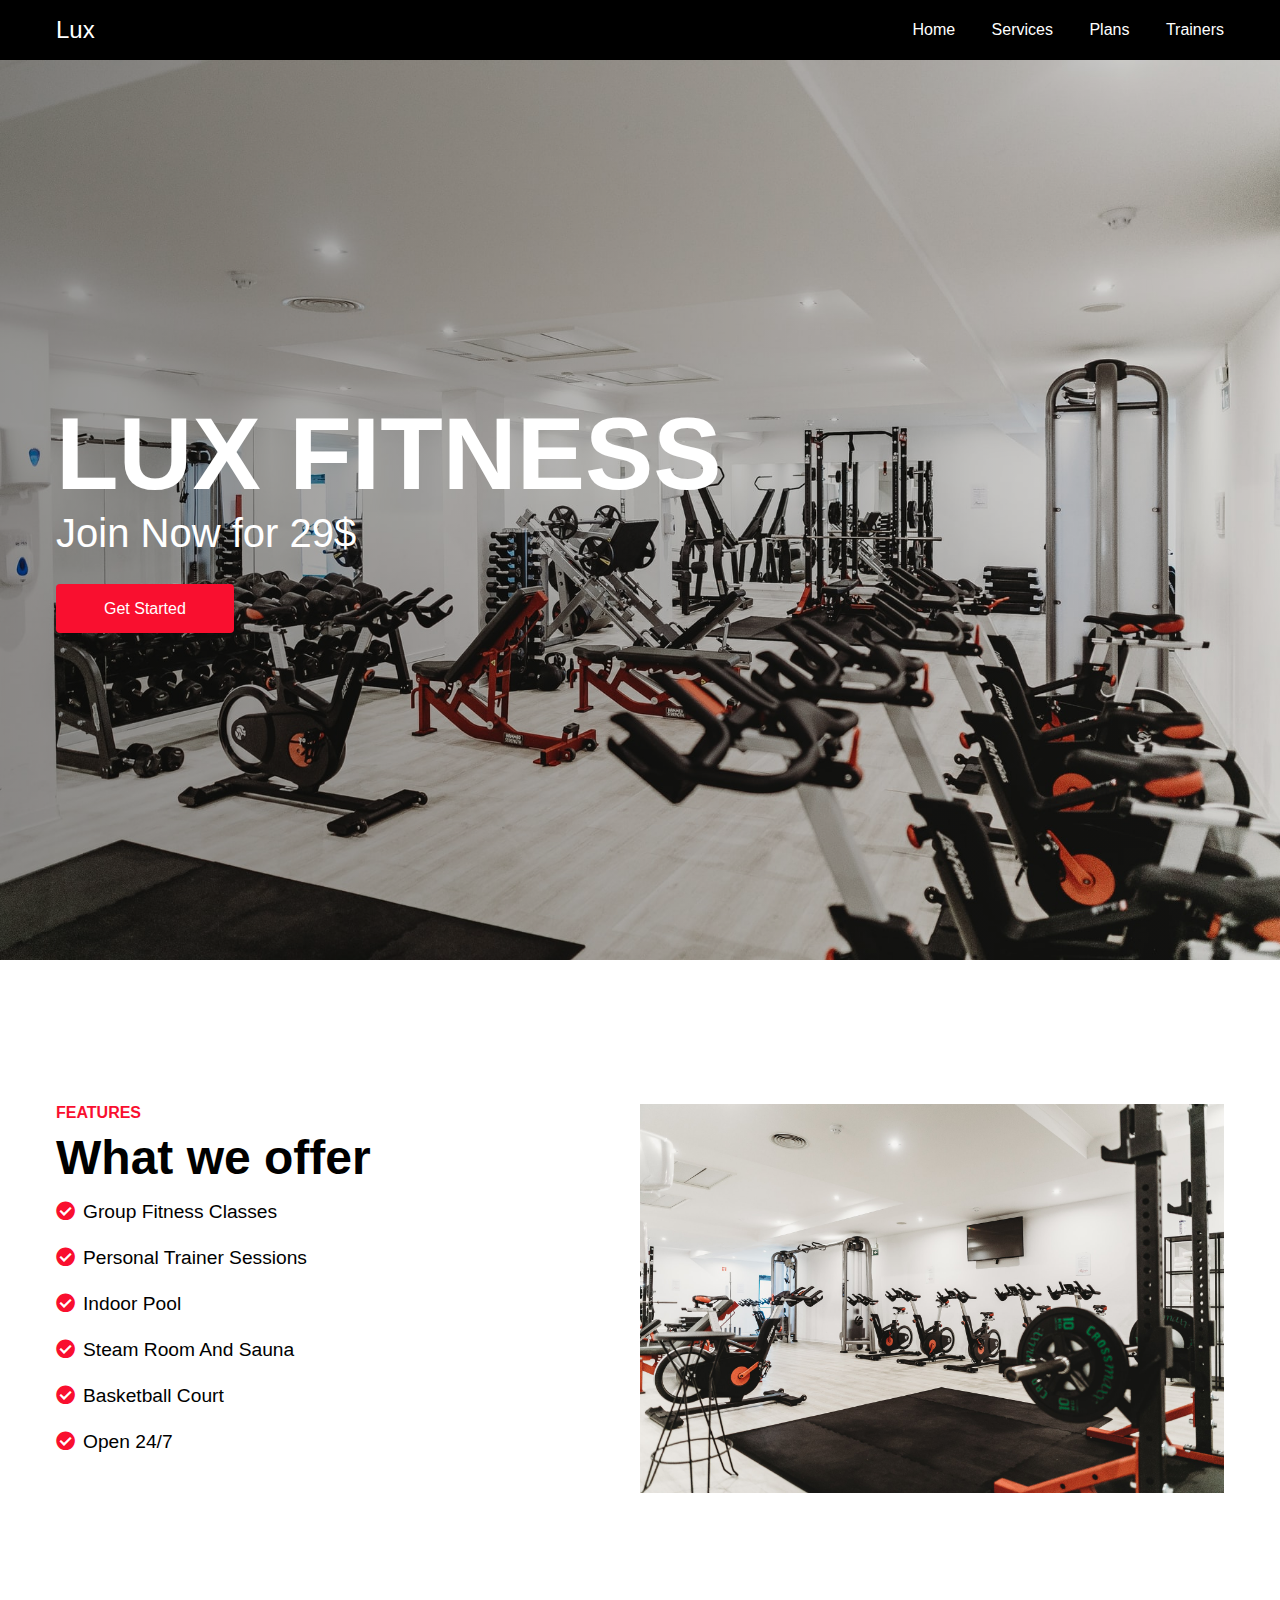
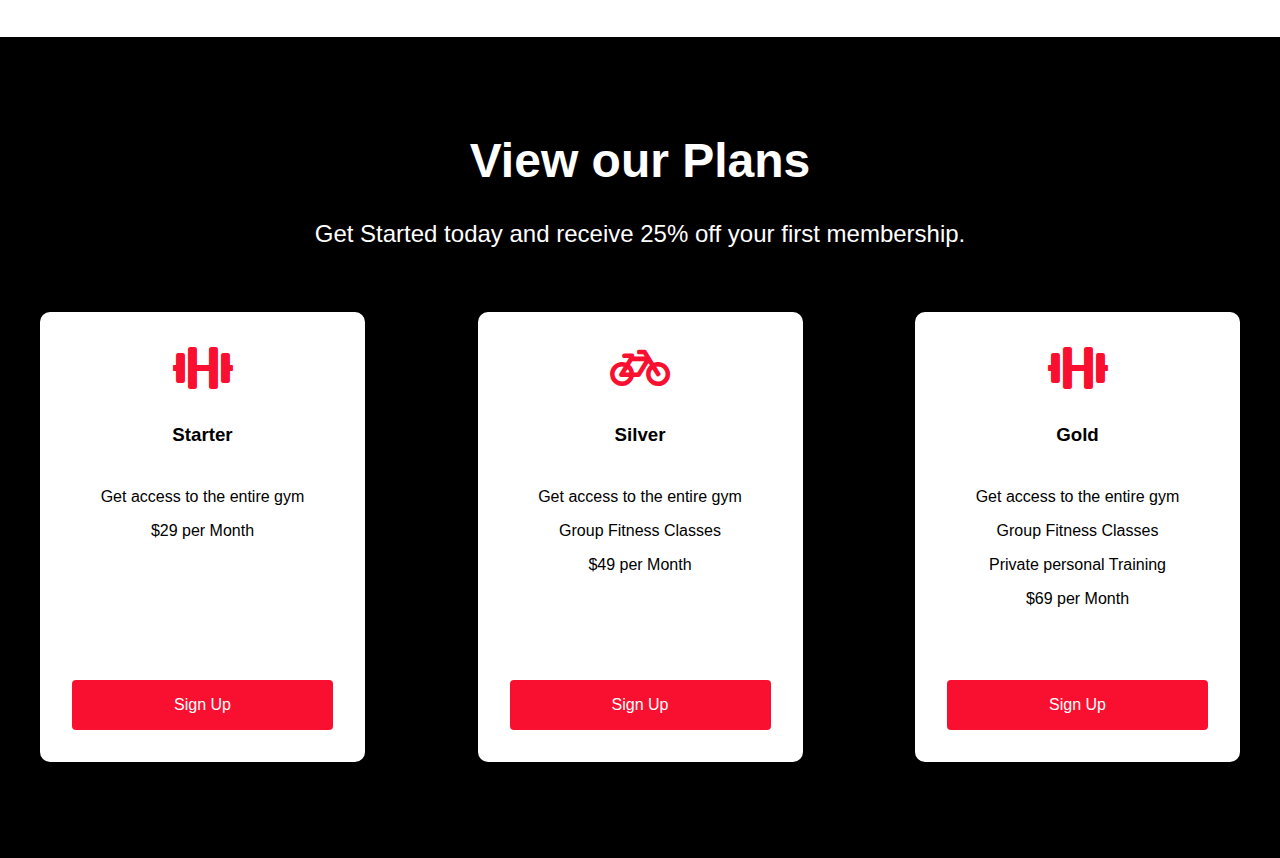
==== index.html @ 0603ab19 "working with home page" ====
<!DOCTYPE html>
<html lang="en">

<head>
    <meta charset="UTF-8">
    <meta http-equiv="X-UA-Compatible" content="IE=edge">
    <meta name="viewport" content="width=device-width, initial-scale=1.0">
    <meta name="description" content="Start Your GYM today with Lux Fitness Gym">
    <meta name="author" content="Abdullah Al Maruf">
    <link rel="stylesheet" href="styles.css">
    <link rel="stylesheet" href="https://cdnjs.cloudflare.com/ajax/libs/font-awesome/5.15.4/css/all.min.css"
        integrity="sha512-1ycn6IcaQQ40/MKBW2W4Rhis/DbILU74C1vSrLJxCq57o941Ym01SwNsOMqvEBFlcgUa6xLiPY/NS5R+E6ztJQ=="
        crossorigin="anonymous" referrerpolicy="no-referrer" />
    <title>Lux Fitness Gym</title>
</head>

<body>
    <!-- Navbar Section  -->
    <nav class="navbar">
        <a href="/" class="navbar__logo">Lux</a>
        <div class="navbar__toggle" id="mobile-menu">
            <span class="bar"></span>
            <span class="bar"></span>
            <span class="bar"></span>
        </div>
        <div class="navbar__menu">
            <a href="/" class="navbar__link">Home</a>
            <a href="/services.html" class="navbar__link">Services</a>
            <a href="/plans.html" class="navbar__link">Plans</a>
            <a href="/trainers.html" class="navbar__link">Trainers</a>
        </div>
    </nav>
    <!-- Hero Section -->
    <div class="hero">
        <div class="hero__content">
            <h1>Lux Fitness</h1>
            <p>Join Now for 29$</p>
            <a href="/" class="button">Get Started</a>
        </div>
    </div>
    <!-- Services Section -->
    <div class="services">
        <div class="services__container">
            <div>
                <p class="topline">Features</p>
                <h1 class="services__heading">
                    What we offer
                </h1>
                <div class="services__features">
                    <p class="services__feature">
                        <i class="fas fa-check-circle"></i>Group Fitness Classes
                    </p>
                    <p class="services__feature">
                        <i class="fas fa-check-circle"></i>Personal Trainer Sessions
                    </p>
                    <p class="services__feature">
                        <i class="fas fa-check-circle"></i>Indoor Pool
                    </p>
                    <p class="services__feature">
                        <i class="fas fa-check-circle"></i>Steam Room And Sauna
                    </p>
                    <p class="services__feature">
                        <i class="fas fa-check-circle"></i>Basketball Court
                    </p>
                    <p class="services__feature">
                        <i class="fas fa-check-circle"></i>Open 24/7
                    </p>
                </div>
            </div>
            <img src="./images/GYM-2.jpg" alt="" class="services__img">
        </div>
    </div>
    <!-- Membership Section -->
    <div class="membership">
        <h1>
            View our Plans
        </h1>
        <p class="membership__desc">
            Get Started today and receive 25% off your first membership.
        </p>
        <div class="membership__wrapper">
            <div class="membership__card">
                <div class="membership__title">
                    <i class="fas fa-dumbbell card-icon"></i>
                    <h3>Starter</h3>
                </div>
                <div class="membership__perks">
                    <p>Get access to the entire gym</p>
                    <p>$29 per Month</p>

                </div>
                <a href="/" class="button">Sign Up</a>
            </div>
            <div class="membership__card">
                <div class="membership__title">
                    <i class="fas fa-bicycle card-icon"></i>
                    <h3>Silver</h3>
                </div>
                <div class="membership__perks">
                    <p>Get access to the entire gym</p>
                    <p>Group Fitness Classes</p>
                    <p>$49 per Month</p>

                </div>
                <a href="/" class="button">Sign Up</a>
            </div>
            <div class="membership__card">
                <div class="membership__title">
                    <i class="fas fa-dumbbell card-icon"></i>
                    <h3>Gold</h3>
                </div>
                <div class="membership__perks">
                    <p>Get access to the entire gym</p>
                    <p>Group Fitness Classes</p>
                    <p>Private personal Training</p>
                    <p>$69 per Month</p>

                </div>
                <a href="/" class="button">Sign Up</a>
            </div>
        </div>
    </div>
    <script src="app.js"></script>
</body>

</html>
---- styles.css ----
:root {
  --red: #f90f2f;
  --black: #000;
  --white: #fff;
}

* {
  box-sizing: border-box;
  padding: 0;
  margin: 0;
  font-family: "Poppins", sans-serif;
}
.navbar {
  background-color: var(--black);
  height: 60px;
  padding: 0.5rem calc((100vw - 1200px) / 2);
  display: flex;
  justify-content: space-between;
  align-items: center; /* center  navbar__logo and navbar__menu */
  position: relative;
}
.navbar__logo {
  color: var(--white);
  text-decoration: none;
  padding-left: 1rem;
  font-size: 1.5rem;
}
.navbar__link {
  color: var(--white);
  text-decoration: none;
  padding: 0 1rem;
}
.navbar__link:hover {
  color: var(--red);
}

@media screen and (max-width: 768px) {
  body.active {
    overflow-y: hidden;
    overflow-x: hidden;
  }
  .navbar__link {
    display: flex;
    align-items: center;
    justify-content: center;
  }
  .navbar__menu {
    display: grid;
    grid-template-columns: 1fr;
    grid-template-rows: repeat(4, 100px);
    position: absolute;
    width: 100%;
    top: -1000px;
  }
  .navbar__menu.active {
    top: 100%;
    opacity: 1;
    z-index: 99;
    height: 100vh;
    font-size: 1.5rem;
    background-color: var(--black);
  }
  .navbar__toggle .bar {
    width: 25px;
    height: 3px;
    margin: 5px auto;
    transition: all 0.3s ease-in-out;
    background-color: var(--white);
    display: block;
    cursor: pointer;
  }
  #mobile-menu {
    position: absolute;
    top: 15%;
    right: 5%;
    transform: translate(5%, 20%);
  }
  #mobile-menu.is-active .bar:nth-child(2) {
    opacity: 0;
  }
  #mobile-menu.is-active .bar:nth-child(1) {
    transform: translateY(8px) rotate(45deg);
  }
  #mobile-menu.is-active .bar:nth-child(3) {
    transform: translateY(-8px) rotate(-45deg);
  }
}

/* Hero Section */
.hero {
  background: linear-gradient(to right, rgba(0, 0, 0, 0.4), rgba(0, 0, 0, 0.1)),
    url("./images/GYM-1.jpg");
  height: 100vh;
  background-position: center;
  background-size: cover;
  padding: 0.5rem calc((100vw - 1200px) / 2);
  display: flex;
  justify-content: flex-start;
  align-items: center;
}
.hero__content {
  color: var(--white);
  padding: 3rem 1rem;
  line-height: 1;
}

.hero__content h1 {
  font-size: clamp(3rem, 8vw, 7rem);
  text-transform: uppercase;
  margin-bottom: 0.5rem;
}
.hero__content p {
  font-size: clamp(1rem, 4vw, 2.5rem);
  margin-bottom: 3rem;
}
.button {
  padding: 1rem 3rem;
  border: none;
  background-color: var(--red);
  color: var(--white);
  cursor: pointer;
  font-size: 1rem;
  outline: none;
  transition: 0.4s ease;
  text-decoration: none;
  border-radius: 4px;
}
.button:hover {
  background-color: var(--black);
}

/* Services Section */
.services {
  padding: 8rem calc((100vw - 1200px) / 2);
}
.services__container {
  display: grid;
  grid-template-columns: repeat(2, 1fr);
  padding: 1rem;
}
.services__img {
  width: 100%;
  height: 100%;
}
.topline {
  color: var(--red);
  text-transform: uppercase;
  font-weight: bold;
  margin-bottom: 0.5rem;
}
.services__heading {
  margin-bottom: 1rem;
  font-size: clamp(2rem, 6vw, 3rem);
}
.services__features {
  list-style: none;
}
.services__feature {
  margin-bottom: 1.5rem;
  font-size: clamp(1rem, 5vw, 1.2rem);
}
.fa-check-circle {
  margin-right: 0.5rem;
  color: var(--red);
}

@media screen and (max-width: 768px) {
  .services__container {
    grid-template-columns: 1fr;
  }
}

/* Membership Section */
.membership {
  background-color: var(--black);
  color: var(--white);
  padding: 6rem calc((100vw - 1200px) / 2);
  text-align: center;
}
.membership h1 {
  margin-bottom: 1rem;
  font-size: clamp(2rem, 5vw, 3rem);
  padding: 0 1rem;
}
.membership__desc {
  margin-bottom: 3rem;
  font-size: clamp(1rem, 3vw, 1.5rem);
  padding: 1rem;
}
.membership__wrapper {
  display: flex;
  justify-content: space-between;
  align-items: flex-start;
}
.membership__card {
  padding: 2rem;
  min-height: 450px;
  width: 325px;
  background-color: var(--white);
  color: var(--black);
  border-radius: 10px;
  display: flex;
  flex-direction: column;
  justify-content: space-between;
}
.membership__perks {
  min-height: 150px;
}
.membership__card p {
  margin-bottom: 1rem;
}
.card-icon {
  font-size: 3rem;
  margin-bottom: 2rem;
  color: var(--red);
}

@media screen and (max-width: 1100px) {
  .membership__wrapper {
    flex-direction: column;
    align-items: center;
  }
  .membership__card {
    width: 90%;
    margin-bottom: 2rem;
  }
}
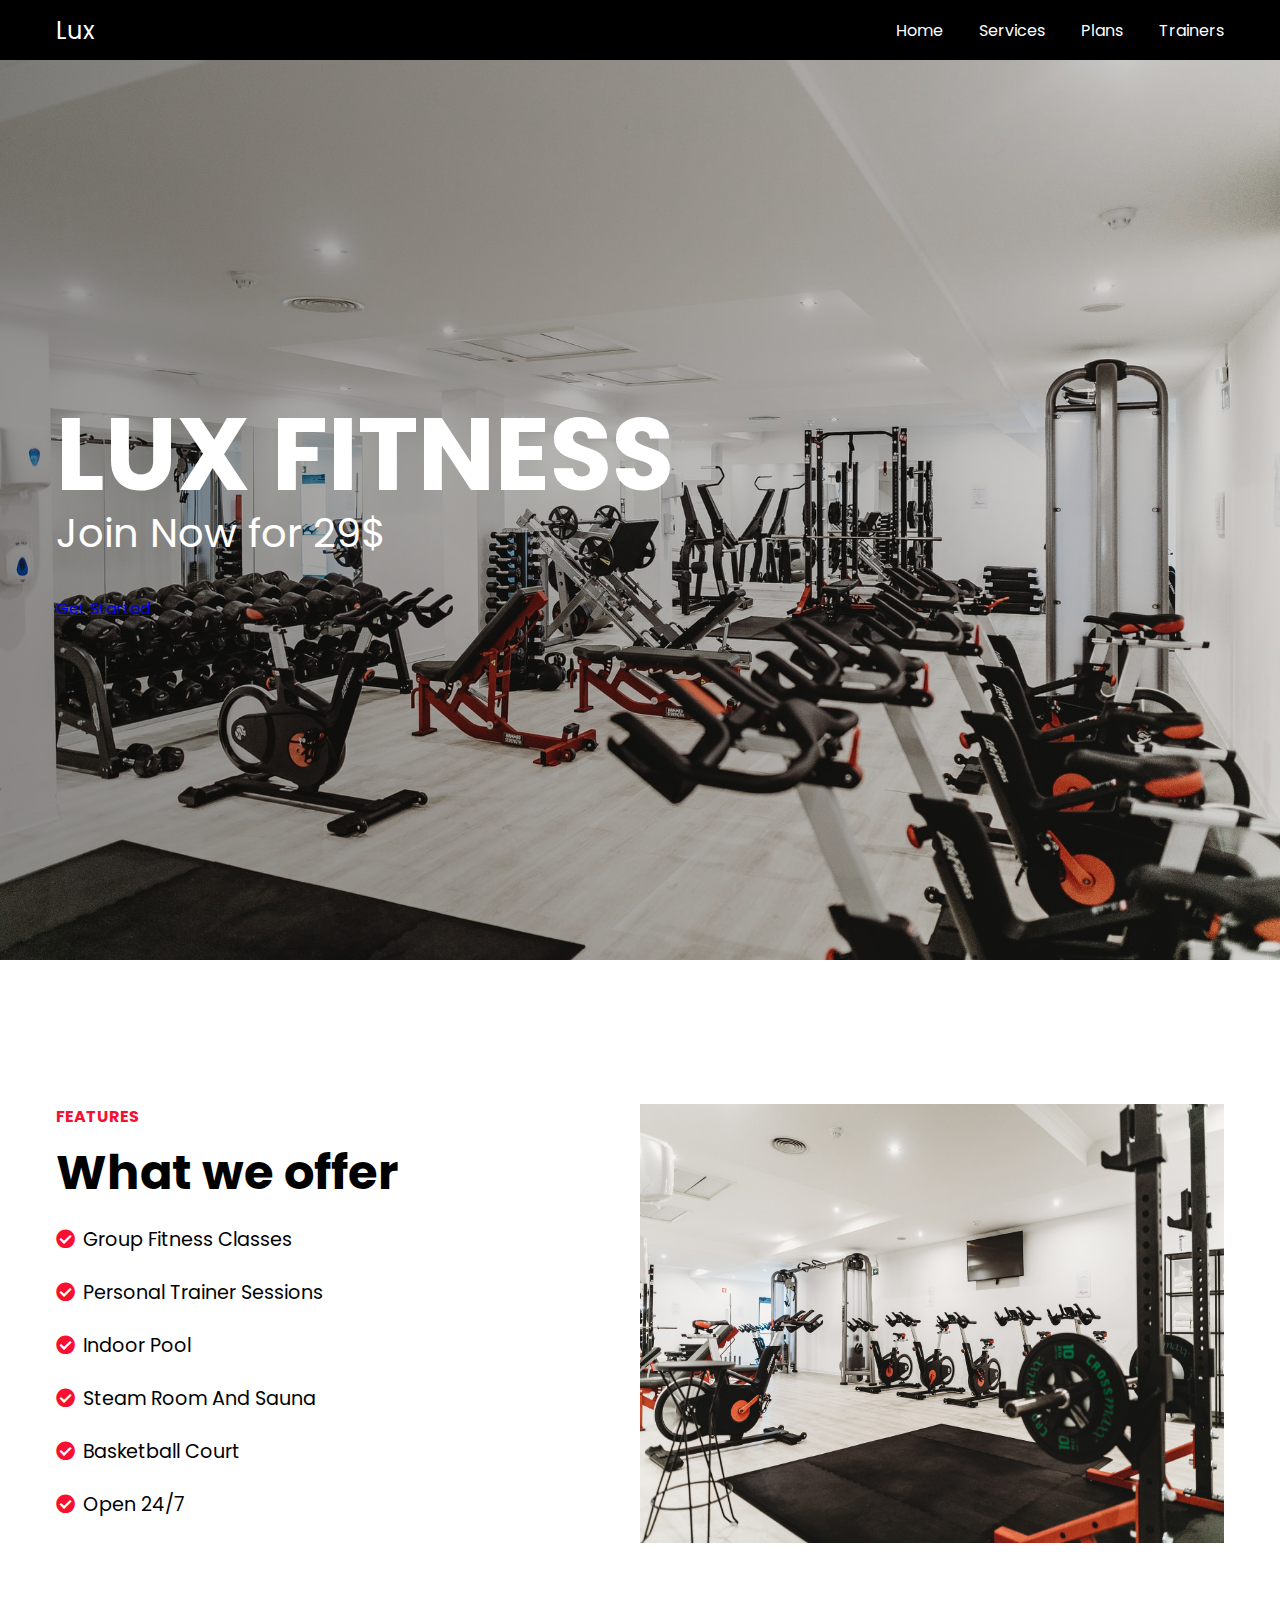
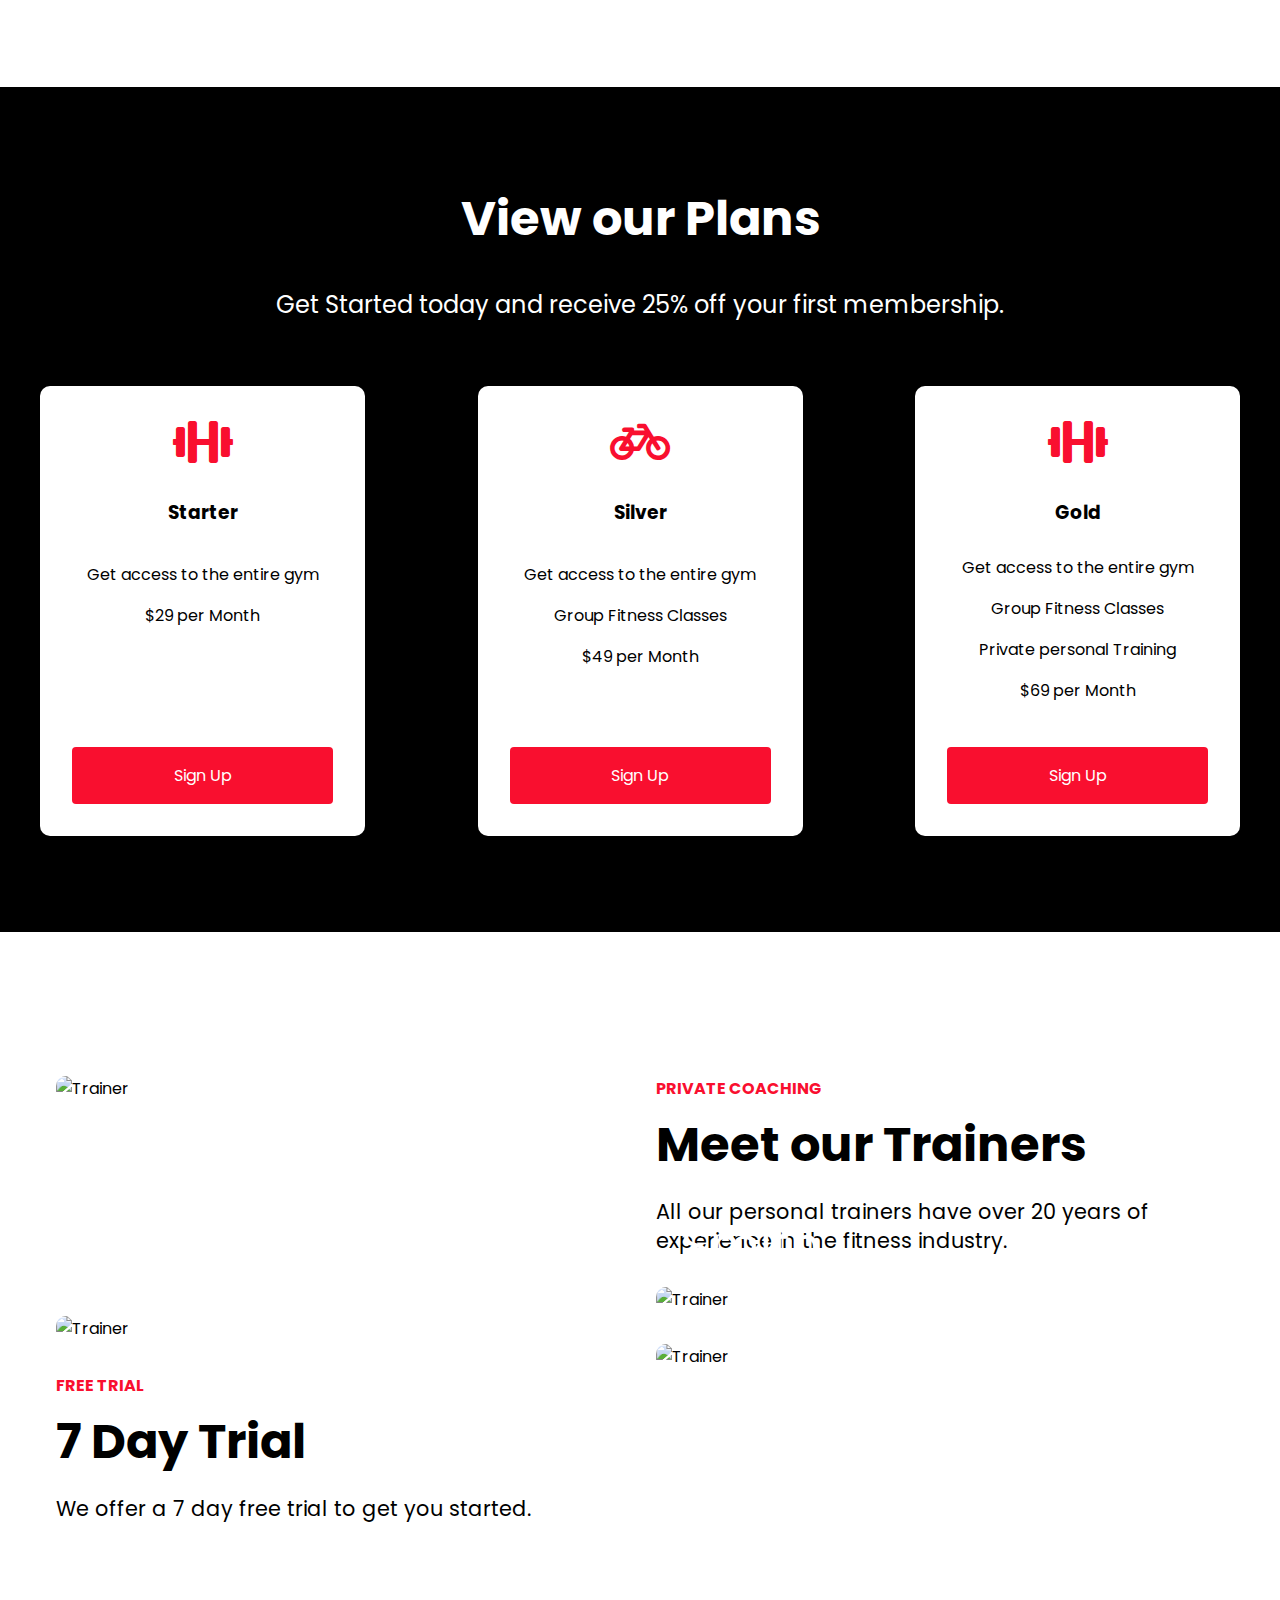
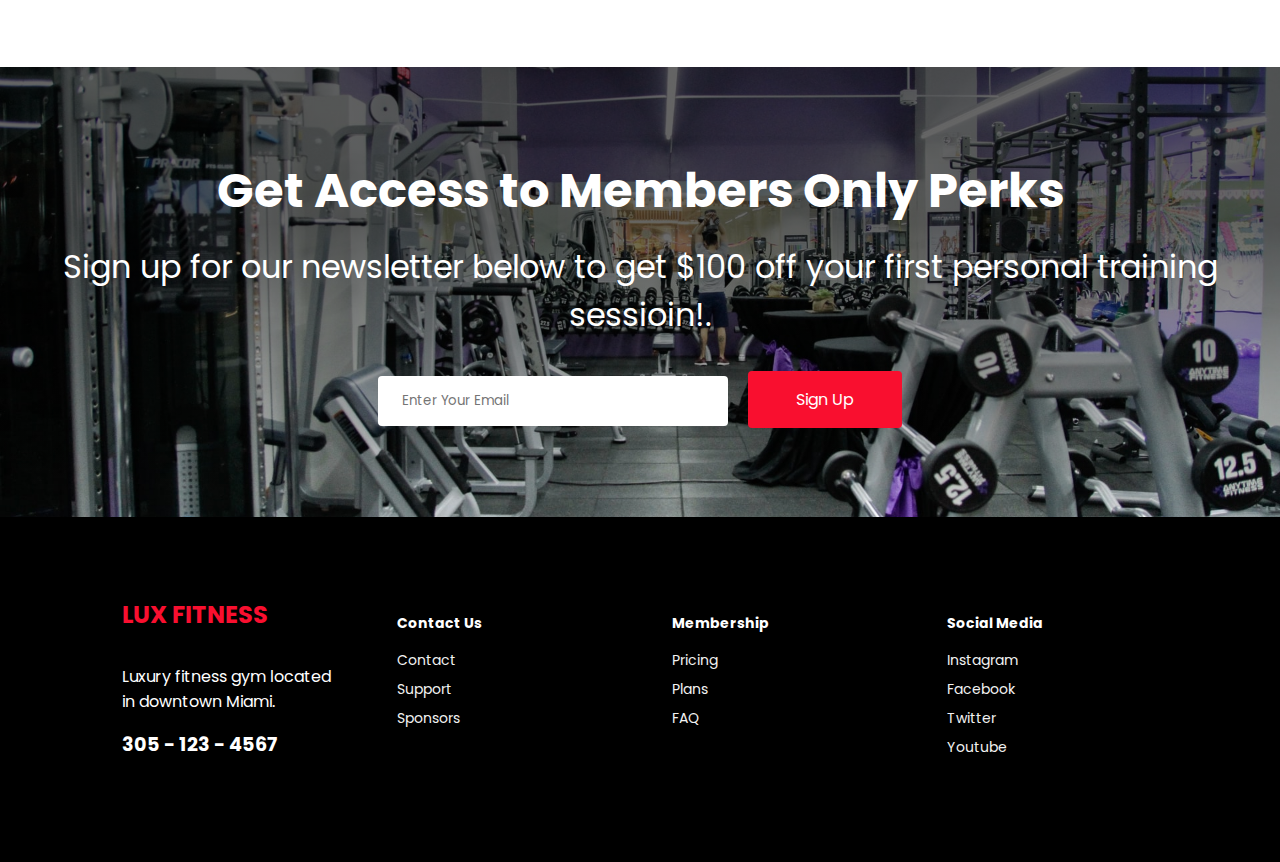
==== commit 9154a249: "Lux Fitness Gym | web design" ====
--- a/index.html
+++ b/index.html
@@ -35,39 +35,39 @@
         <div class="hero__content">
             <h1>Lux Fitness</h1>
             <p>Join Now for 29$</p>
-            <a href="/" class="button">Get Started</a>
+            <a href="/">Get Started</a>
         </div>
     </div>
     <!-- Services Section -->
     <div class="services">
         <div class="services__container">
             <div>
-                <p class="topline">Features</p>
-                <h1 class="services__heading">
+                <p class="topline ">Features</p>
+                <h1 class="services__heading ">
                     What we offer
                 </h1>
                 <div class="services__features">
-                    <p class="services__feature">
+                    <p class="services__feature ">
                         <i class="fas fa-check-circle"></i>Group Fitness Classes
                     </p>
-                    <p class="services__feature">
+                    <p class="services__feature ">
                         <i class="fas fa-check-circle"></i>Personal Trainer Sessions
                     </p>
-                    <p class="services__feature">
+                    <p class="services__feature ">
                         <i class="fas fa-check-circle"></i>Indoor Pool
                     </p>
-                    <p class="services__feature">
+                    <p class="services__feature ">
                         <i class="fas fa-check-circle"></i>Steam Room And Sauna
                     </p>
                     <p class="services__feature">
                         <i class="fas fa-check-circle"></i>Basketball Court
                     </p>
-                    <p class="services__feature">
+                    <p class="services__feature ">
                         <i class="fas fa-check-circle"></i>Open 24/7
                     </p>
                 </div>
             </div>
-            <img src="./images/GYM-2.jpg" alt="" class="services__img">
+            <img src="./images/GYM-2.jpg" alt="" class="services__img animate-img">
         </div>
     </div>
     <!-- Membership Section -->
@@ -120,7 +120,96 @@
             </div>
         </div>
     </div>
+    <!-- Team Section -->
+    <div class="team">
+        <div class="team_wrapper">
+            <div class="team__text">
+                <div class="topline">Private Coaching</div>
+                <h1>Meet our Trainers</h1>
+                <p class="team__desc">
+                    All our personal trainers have over 20 years of experience in the fitness industry.
+                </p>
+            </div>
+            <div class="team__text">
+                <div class="topline">Free Trial</div>
+                <h1>7 Day Trial</h1>
+                <p class="team__desc">
+                    We offer a 7 day free trial to get you started.
+                </p>
+            </div>
+            <div class="team__card">
+                <p>Sarah</p>
+                <img class="team__img" src="./images/person-1.jpg" alt="Trainer">
+            </div>
+            <div class="team__card">
+                <p>Smith</p>
+                <img class="team__img" src="./images/person-2.jpg" alt="Trainer">
+            </div>
+            <div class="team__card">
+                <p>Sujan</p>
+                <img class="team__img" src="./images/person-3.jpg" alt="Trainer">
+            </div>
+            <div class="team__card">
+                <p>Jack</p>
+                <img class="team__img" src="./images/person-4.jpg" alt="Trainer">
+            </div>
+        </div>
+    </div>
+    <!-- Email Section -->
+    <div class="email">
+        <div class="email__content">
+            <h1>Get Access to Members Only Perks</h1>
+            <p>Sign up for our newsletter below to get $100 off your first personal training sessioin!.</p>
+            <form action="#">
+                <div class="form__wrap">
+                    <label for="email">
+                        <input id="email" type="email" class="form__input" placeholder="Enter Your Email">
+                    </label>
+                    <button class="button" type="submit">Sign Up</button>
+                </div>
+            </form>
+        </div>
+    </div>
+    <!-- Footer Section -->
+    <div class="footer">
+        <div class="footer__wrapper">
+            <div class="footer__desc">
+                <h1>LUX FITNESS</h1>
+                <p>Luxury fitness gym located in downtown Miami.</p>
+                <p id="phone">305 - 123 - 4567</p>
+            </div>
+            <div class="footer__links">
+                <h2 class="footer__title">
+                    Contact Us
+                </h2>
+                <a href="/services.html" class="footer__link">Contact</a>
+                <a href="/services.html" class="footer__link">Support</a>
+                <a href="/services.html" class="footer__link">Sponsors</a>
+            </div>
+        </div>
+        <div class="footer__wrapper">
+            <div class="footer__links">
+                <h2 class="footer__title">
+                    Membership
+                </h2>
+                <a href="/" class="footer__link">Pricing</a>
+                <a href="/" class="footer__link">Plans</a>
+                <a href="/" class="footer__link">FAQ</a>
+            </div>
+            <div class="footer__links">
+                <h2 class="footer__title">
+                    Social Media
+                </h2>
+                <a href="/" class="footer__link">Instagram</a>
+                <a href="/" class="footer__link">Facebook</a>
+                <a href="/" class="footer__link">Twitter</a>
+                <a href="/" class="footer__link">Youtube</a>
+            </div>
+        </div>
+    </div>
     <script src="app.js"></script>
+    <script src="https://cdnjs.cloudflare.com/ajax/libs/gsap/3.7.1/gsap.min.js"></script>
+    <script src="https://cdnjs.cloudflare.com/ajax/libs/gsap/3.7.1/ScrollTrigger.min.js"></script>
 </body>
 
 </html>--- a/styles.css
+++ b/styles.css
@@ -1,3 +1,4 @@
+@import url("https://fonts.googleapis.com/css2?family=Poppins:ital,wght@0,300;0,400;0,500;0,700;1,300&display=swap");
 :root {
   --red: #f90f2f;
   --black: #000;
@@ -225,3 +226,229 @@
     margin-bottom: 2rem;
   }
 }
+
+/* Team Section */
+.team {
+  padding: 8rem calc((100vw - 1200px) / 2);
+}
+.team_wrapper {
+  display: grid;
+  grid-template-columns: repeat(2, 1fr);
+  grid-template-rows: repeat(auto, 350px);
+}
+.team__card {
+  margin: 1rem;
+  border-radius: 10px;
+  position: relative;
+}
+.team__text {
+  padding: 1rem;
+}
+.team__text h1 {
+  margin-bottom: 1rem;
+  font-size: 3rem;
+}
+.team__desc {
+  font-size: clamp(1rem, 3vw, 1.3rem);
+  line-height: 1.4;
+}
+.team__card p {
+  position: absolute;
+  bottom: 30px;
+  color: var(--white);
+  left: 25px;
+  font-size: 3rem;
+}
+.team__img {
+  width: 100%;
+  height: 100%;
+  border-radius: 10px;
+}
+
+.team__text:first-child {
+  grid-row: 1/2;
+  grid-column: 2/3;
+}
+.team__text:nth-child(2) {
+  grid-row: 5/6;
+  grid-column: 1/2;
+}
+.team__card:nth-child(3) {
+  grid-row: 1/3;
+  grid-column: 1/2;
+}
+.team__card:nth-child(4) {
+  grid-row: 2/4;
+  grid-column: 2/3;
+}
+.team__card:nth-child(5) {
+  grid-row: 3/5;
+  grid-column: 1/2;
+}
+.team__card:nth-child(6) {
+  grid-row: 4/6;
+  grid-column: 2/3;
+}
+
+@media screen and (max-width: 768px) {
+  .team_wrapper {
+    grid-template-columns: 1fr;
+    grid-template-rows: auto;
+  }
+  .team__text:nth-child(1) {
+    grid-row: 1/2;
+    grid-column: 1/2;
+  }
+  .team__card:nth-child(3) {
+    grid-row: 2/3;
+    grid-column: 1/2;
+  }
+  .team__card:nth-child(4) {
+    grid-row: 3/4;
+    grid-column: 1/2;
+  }
+  .team__card:nth-child(5) {
+    grid-row: 4/5;
+    grid-column: 1/2;
+  }
+  .team__card:nth-child(6) {
+    grid-row: 5/6;
+    grid-column: 1/2;
+  }
+  .team__text:nth-child(2) {
+    grid-row: 6/7;
+    grid-column: 1/2;
+  }
+}
+
+/* Email Section */
+.email {
+  background: linear-gradient(
+      180deg,
+      rgba(0, 0, 0, 0.6) 0%,
+      rgba(0, 0, 0, 0.6) 35%,
+      rgba(0, 0, 0, 0) 100%
+    ),
+    url("./images/GYM-3.jpg") no-repeat center;
+  background-size: cover;
+  height: 450px;
+  width: 100%;
+  padding: 5rem calc((100vw - 1300px) / 2);
+  color: var(--white);
+  display: flex;
+  justify-content: center;
+  align-items: center;
+}
+.email__content {
+  display: flex;
+  flex-direction: column;
+  align-items: center;
+}
+.email__content h1 {
+  text-align: center;
+  margin-bottom: 1rem;
+  font-size: clamp(1rem, 5vw, 3rem);
+}
+.email__content p {
+  text-align: center;
+  font-size: clamp(1rem, 2.5vw, 3rem);
+  padding: 0 1rem;
+  margin-bottom: 2rem;
+}
+form {
+  z-index: 100;
+}
+.form__wrap input {
+  padding: 1rem 1.5rem;
+  outline: none;
+  width: 350px;
+  height: 50px;
+  border: none;
+  margin-right: 1rem;
+  border-radius: 4px;
+}
+@media screen and (max-width: 768px) {
+  .form__wrap {
+    display: flex;
+    flex-direction: column;
+    padding: 0 1rem;
+  }
+  .form__wrap input {
+    margin-bottom: 1rem;
+    width: 100%;
+    margin-right: 0;
+  }
+  button {
+    width: 100%;
+    min-width: 350px;
+  }
+}
+
+@media screen and (max-width: 400px) {
+  button {
+    width: 100%;
+    min-width: 250px;
+  }
+}
+
+/* Footer Section  */
+.footer {
+  padding: 5rem calc((100vw - 1100px) / 2);
+  display: grid;
+  grid-template-columns: repeat(2, 1fr);
+  color: var(--white);
+  background-color: var(--black);
+}
+.footer__desc {
+  padding: 0 2rem;
+}
+.footer__desc h1 {
+  margin-bottom: 2rem;
+  color: var(--red);
+  font-size: 1.5rem;
+}
+.footer__desc p {
+  margin-bottom: 1rem;
+}
+#phone {
+  font-weight: bold;
+  font-size: 1.2rem;
+}
+.footer__wrapper {
+  display: grid;
+  grid-template-columns: repeat(2, 1fr);
+}
+.footer__links {
+  display: flex;
+  flex-direction: column;
+  align-items: flex-start;
+  padding: 1rem 2rem;
+}
+.footer__title {
+  font-size: 14px;
+  margin-bottom: 16px;
+}
+.footer__link {
+  text-decoration: none;
+  color: rgb(242, 242, 242);
+  font-size: 14px;
+  margin-bottom: 0.5rem;
+  transition: 0.3s ease-in-out;
+}
+.footer__link:hover {
+  color: var(--red);
+}
+
+@media screen and (max-width: 820px) {
+  .footer__wrapper {
+    grid-template-columns: 1fr;
+  }
+}
+@media screen and (max-width: 400px) {
+  .footer__desc {
+    padding: 1rem;
+  }
+  .footer__links {
+    padding: 1rem;
+  }
+}
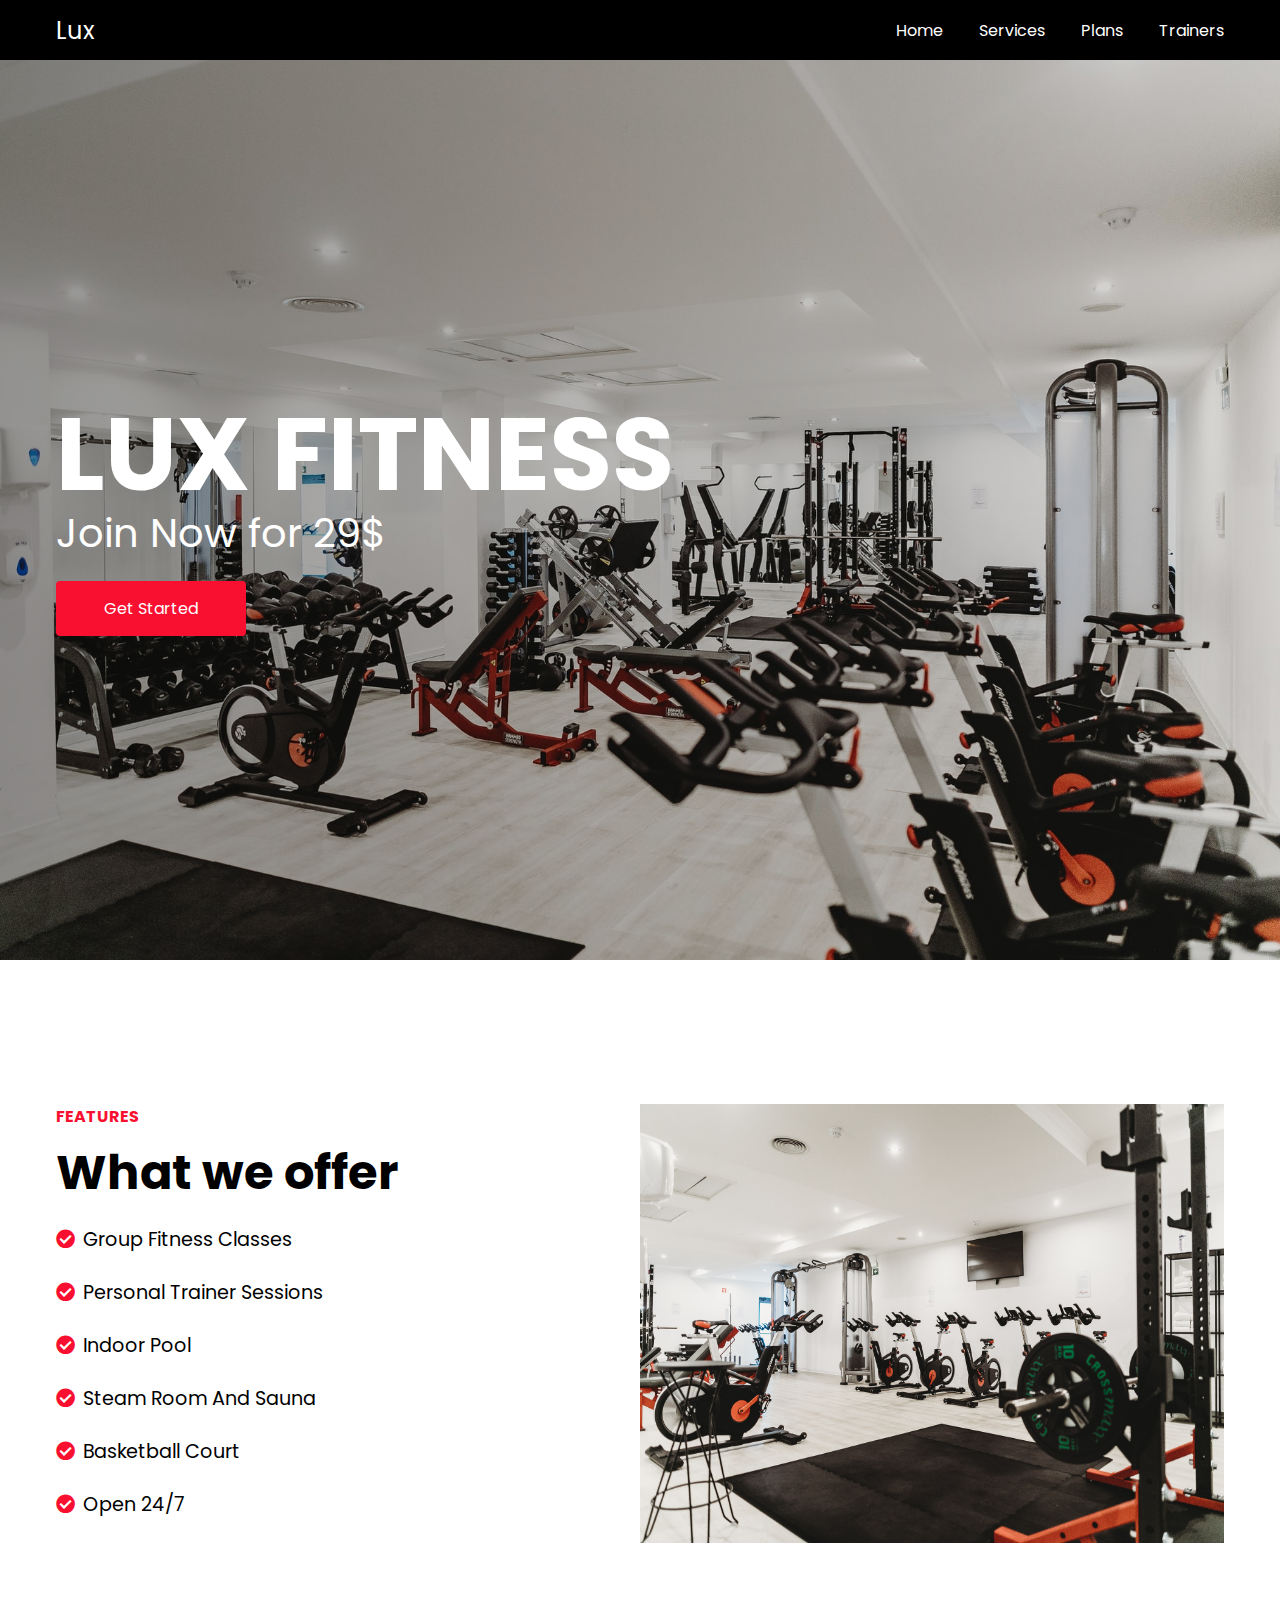
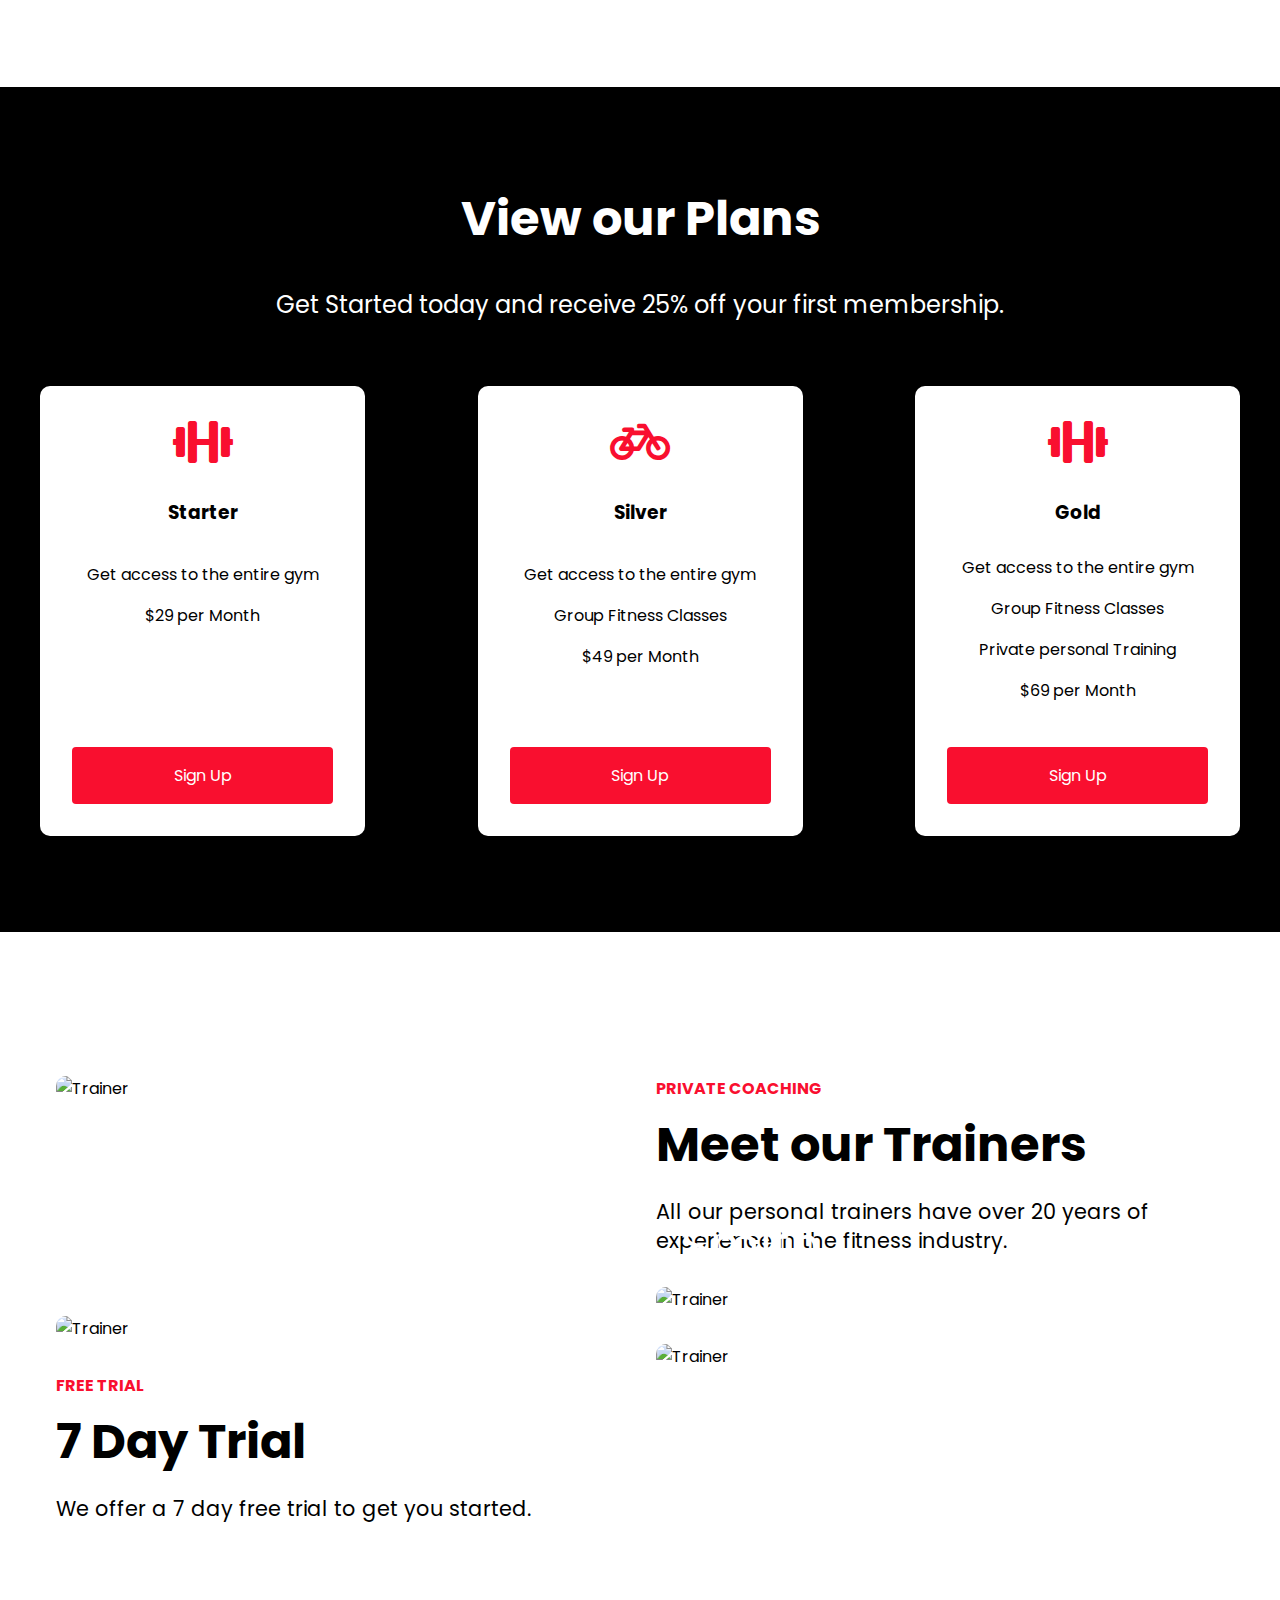
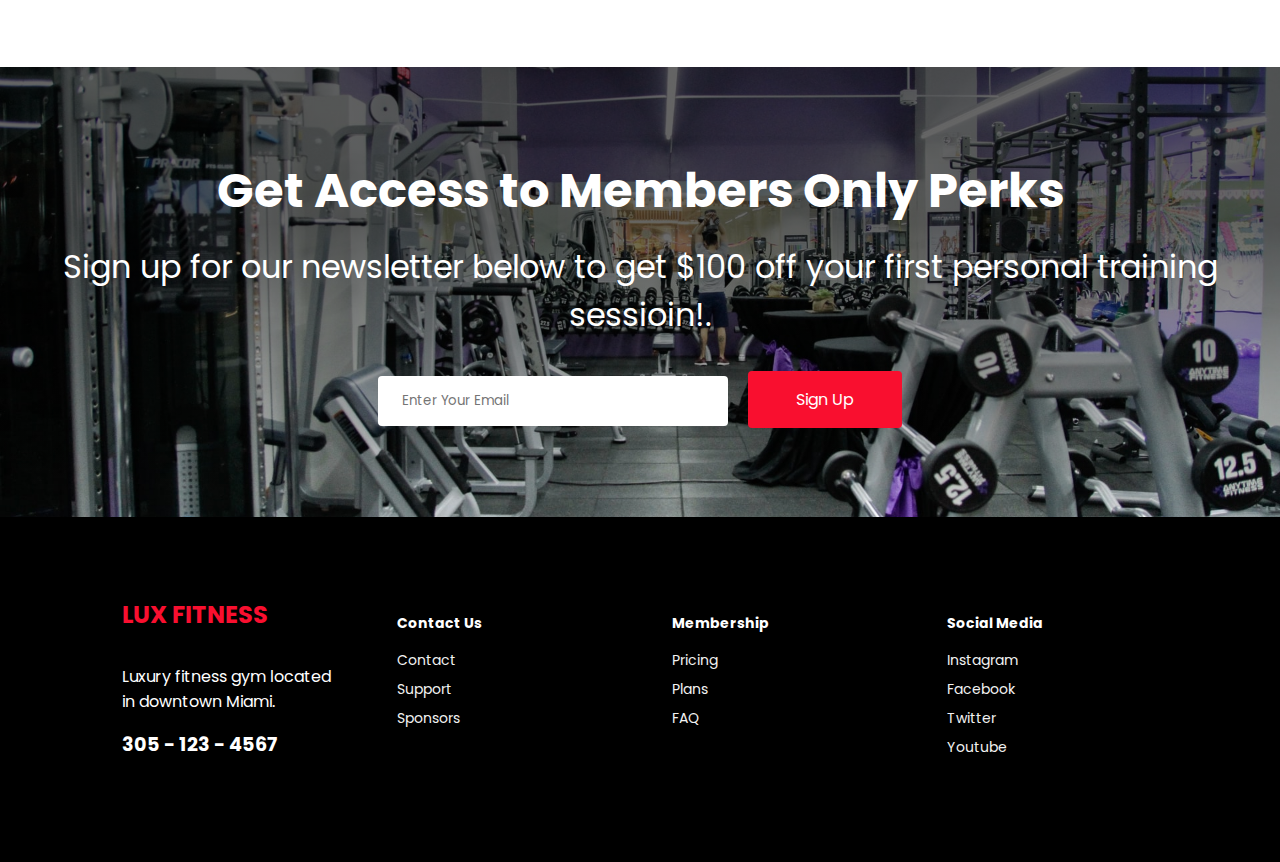
==== commit 9ff16e5b: ".button" ====
--- a/index.html
+++ b/index.html
@@ -35,7 +35,7 @@
         <div class="hero__content">
             <h1>Lux Fitness</h1>
             <p>Join Now for 29$</p>
-            <a href="/">Get Started</a>
+            <a class="button" href="/">Get Started</a>
         </div>
     </div>
     <!-- Services Section -->
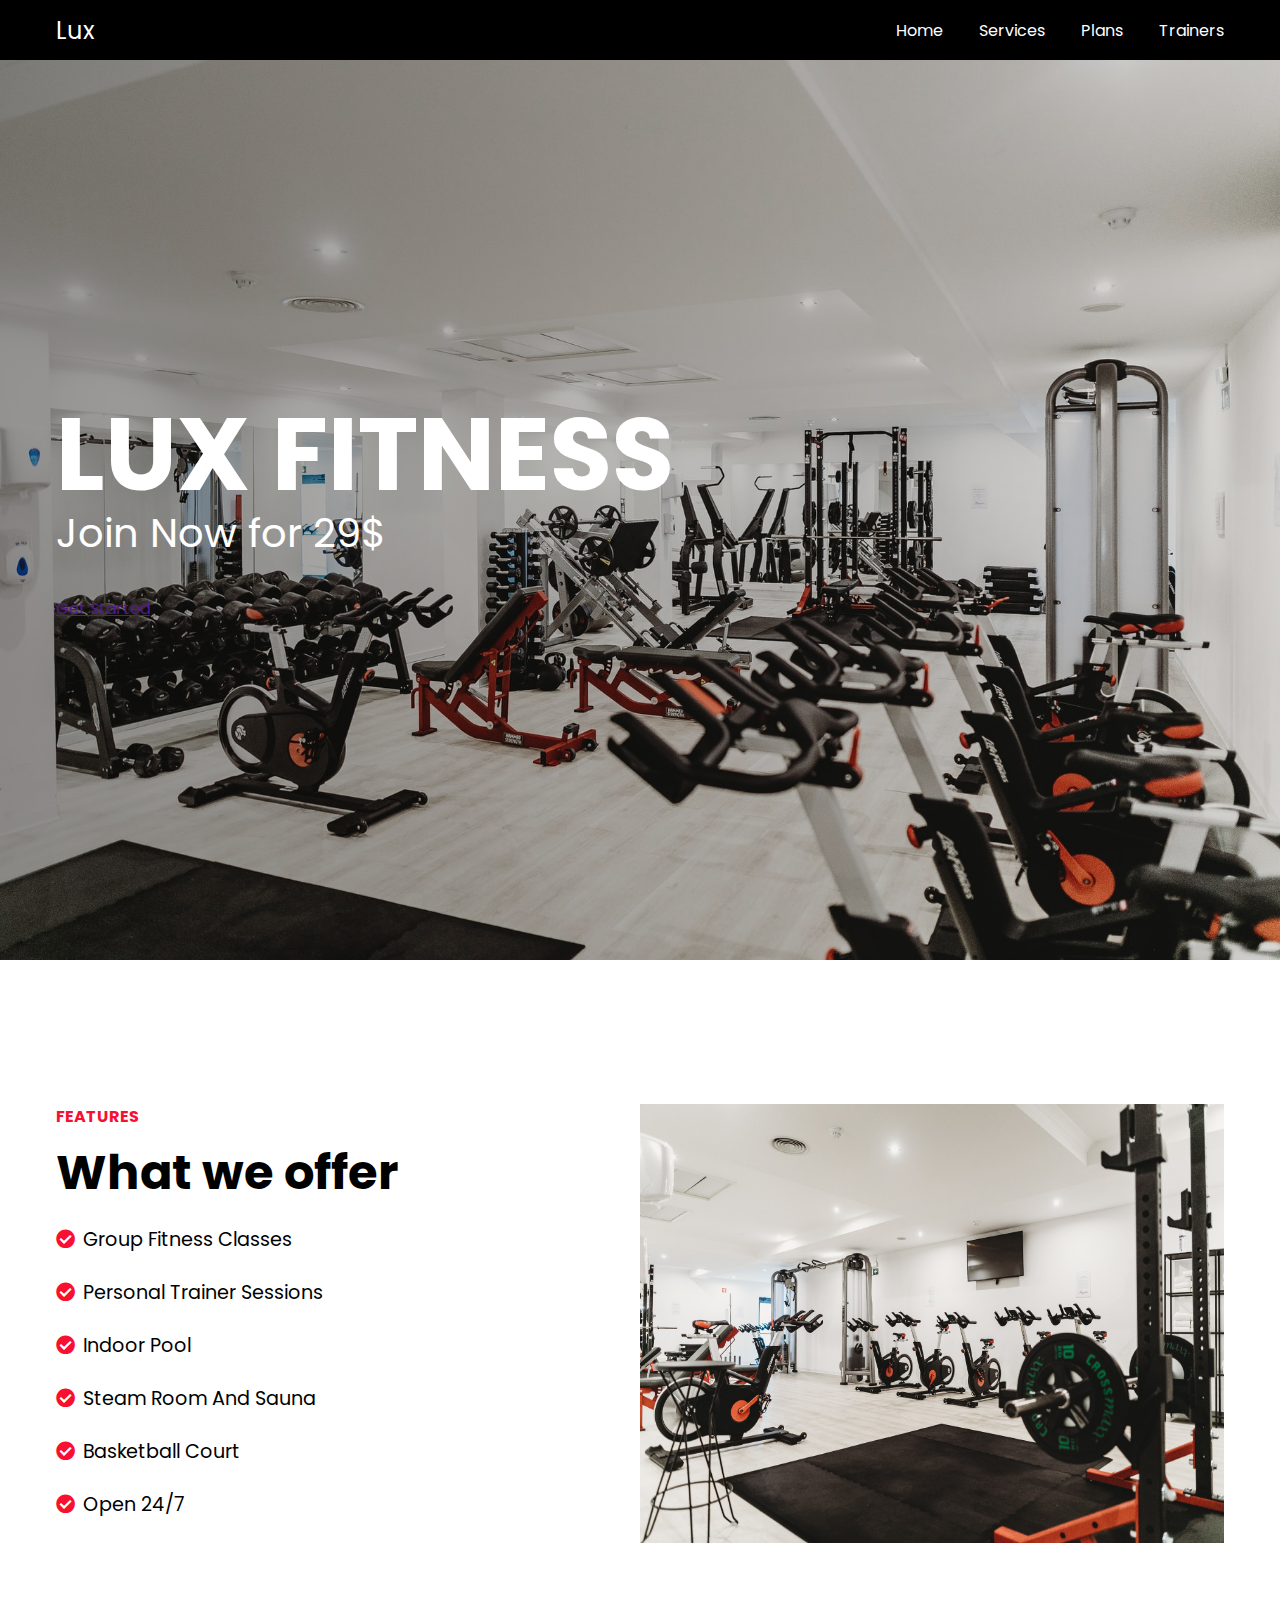
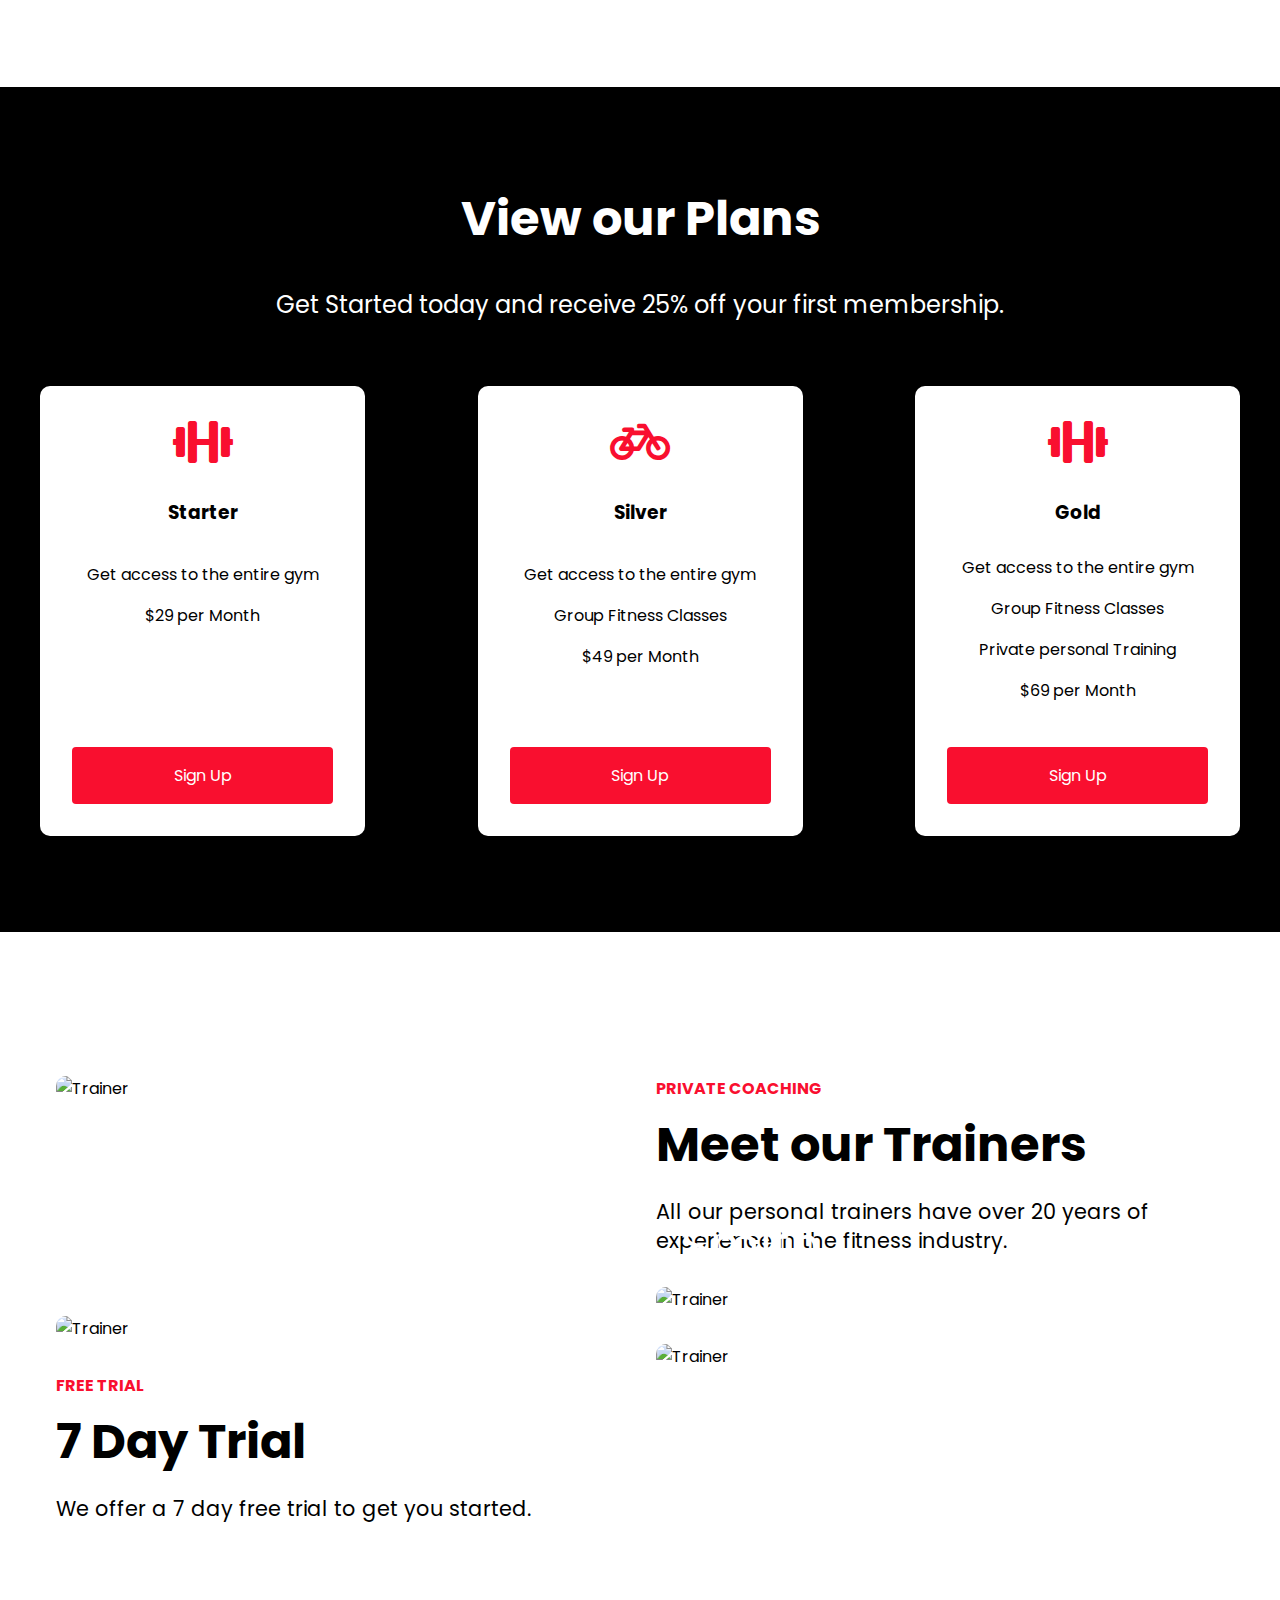
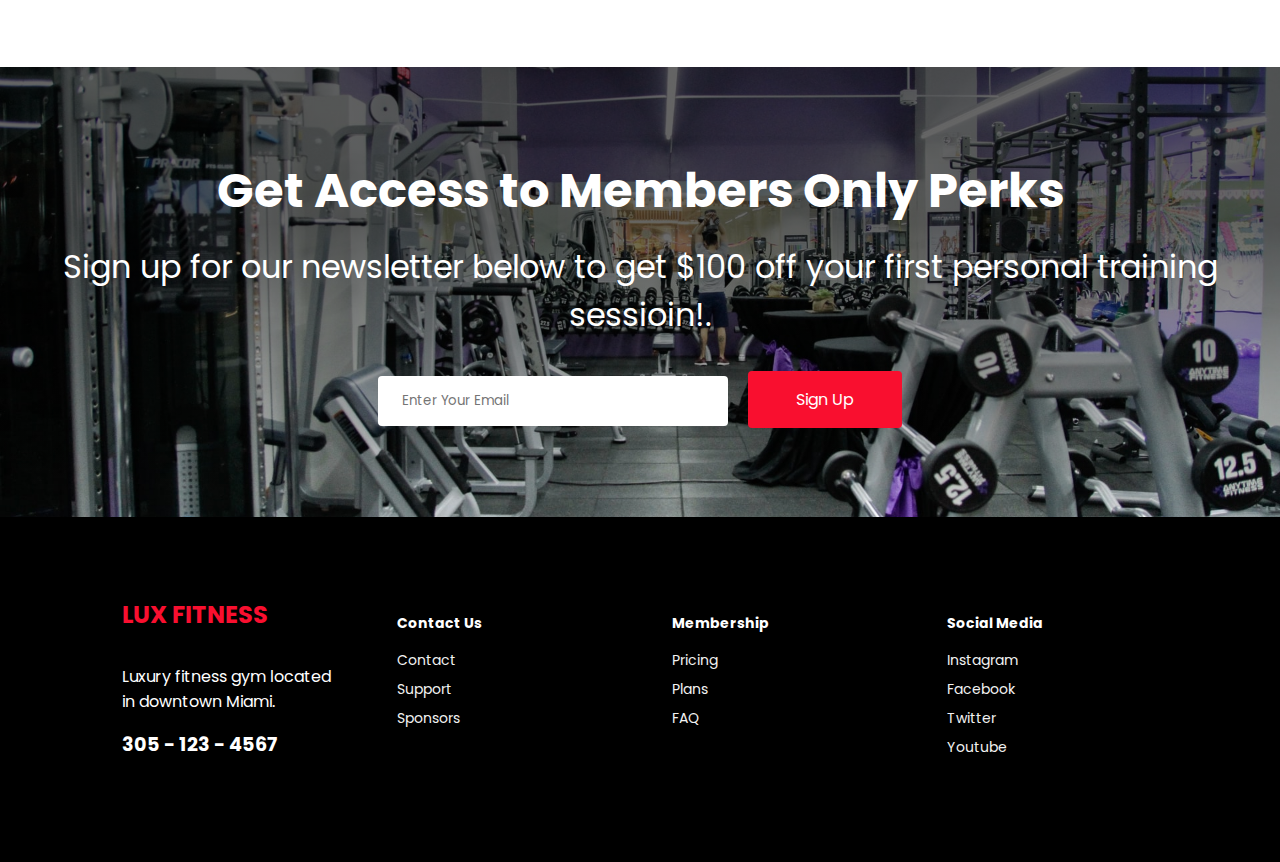
==== commit 1fdf26dd: "fixing img displaying problem" ====
--- a/index.html
+++ b/index.html
@@ -17,17 +17,17 @@
 <body>
     <!-- Navbar Section  -->
     <nav class="navbar">
-        <a href="/" class="navbar__logo">Lux</a>
+        <a href="" class="navbar__logo">Lux</a>
         <div class="navbar__toggle" id="mobile-menu">
             <span class="bar"></span>
             <span class="bar"></span>
             <span class="bar"></span>
         </div>
         <div class="navbar__menu">
-            <a href="/" class="navbar__link">Home</a>
-            <a href="/services.html" class="navbar__link">Services</a>
-            <a href="/plans.html" class="navbar__link">Plans</a>
-            <a href="/trainers.html" class="navbar__link">Trainers</a>
+            <a href="" class="navbar__link">Home</a>
+            <a href="services.html" class="navbar__link">Services</a>
+            <a href="plans.html" class="navbar__link">Plans</a>
+            <a href="trainers.html" class="navbar__link">Trainers</a>
         </div>
     </nav>
     <!-- Hero Section -->
@@ -35,7 +35,7 @@
         <div class="hero__content">
             <h1>Lux Fitness</h1>
             <p>Join Now for 29$</p>
-            <a class="button" href="/">Get Started</a>
+            <a class="button." href="">Get Started</a>
         </div>
     </div>
     <!-- Services Section -->
@@ -89,7 +89,7 @@
                     <p>$29 per Month</p>
 
                 </div>
-                <a href="/" class="button">Sign Up</a>
+                <a href="" class="button">Sign Up</a>
             </div>
             <div class="membership__card">
                 <div class="membership__title">
@@ -102,7 +102,7 @@
                     <p>$49 per Month</p>
 
                 </div>
-                <a href="/" class="button">Sign Up</a>
+                <a href="" class="button">Sign Up</a>
             </div>
             <div class="membership__card">
                 <div class="membership__title">
@@ -116,7 +116,7 @@
                     <p>$69 per Month</p>
 
                 </div>
-                <a href="/" class="button">Sign Up</a>
+                <a href="" class="button">Sign Up</a>
             </div>
         </div>
     </div>
@@ -139,19 +139,19 @@
             </div>
             <div class="team__card">
                 <p>Sarah</p>
-                <img class="team__img" src="./images/person-1.jpg" alt="Trainer">
+                <img class="team__img" src="./images/Person-1.JPG" alt="Trainer">
             </div>
             <div class="team__card">
                 <p>Smith</p>
-                <img class="team__img" src="./images/person-2.jpg" alt="Trainer">
+                <img class="team__img" src="./images/Person-2.JPG" alt="Trainer">
             </div>
             <div class="team__card">
                 <p>Sujan</p>
-                <img class="team__img" src="./images/person-3.jpg" alt="Trainer">
+                <img class="team__img" src="./images/Person-3.JPG" alt="Trainer">
             </div>
             <div class="team__card">
                 <p>Jack</p>
-                <img class="team__img" src="./images/person-4.jpg" alt="Trainer">
+                <img class="team__img" src="./images/Person-4.JPG" alt="Trainer">
             </div>
         </div>
     </div>
@@ -182,9 +182,9 @@
                 <h2 class="footer__title">
                     Contact Us
                 </h2>
-                <a href="/services.html" class="footer__link">Contact</a>
-                <a href="/services.html" class="footer__link">Support</a>
-                <a href="/services.html" class="footer__link">Sponsors</a>
+                <a href="services.html" class="footer__link">Contact</a>
+                <a href="services.html" class="footer__link">Support</a>
+                <a href="services.html" class="footer__link">Sponsors</a>
             </div>
         </div>
         <div class="footer__wrapper">
@@ -192,24 +192,22 @@
                 <h2 class="footer__title">
                     Membership
                 </h2>
-                <a href="/" class="footer__link">Pricing</a>
-                <a href="/" class="footer__link">Plans</a>
-                <a href="/" class="footer__link">FAQ</a>
+                <a href="" class="footer__link">Pricing</a>
+                <a href="" class="footer__link">Plans</a>
+                <a href="" class="footer__link">FAQ</a>
             </div>
             <div class="footer__links">
                 <h2 class="footer__title">
                     Social Media
                 </h2>
-                <a href="/" class="footer__link">Instagram</a>
-                <a href="/" class="footer__link">Facebook</a>
-                <a href="/" class="footer__link">Twitter</a>
-                <a href="/" class="footer__link">Youtube</a>
+                <a href="" class="footer__link">Instagram</a>
+                <a href="" class="footer__link">Facebook</a>
+                <a href="" class="footer__link">Twitter</a>
+                <a href="" class="footer__link">Youtube</a>
             </div>
         </div>
     </div>
     <script src="app.js"></script>
-    <script src="https://cdnjs.cloudflare.com/ajax/libs/gsap/3.7.1/gsap.min.js"></script>
-    <script src="https://cdnjs.cloudflare.com/ajax/libs/gsap/3.7.1/ScrollTrigger.min.js"></script>
 </body>
 
 </html>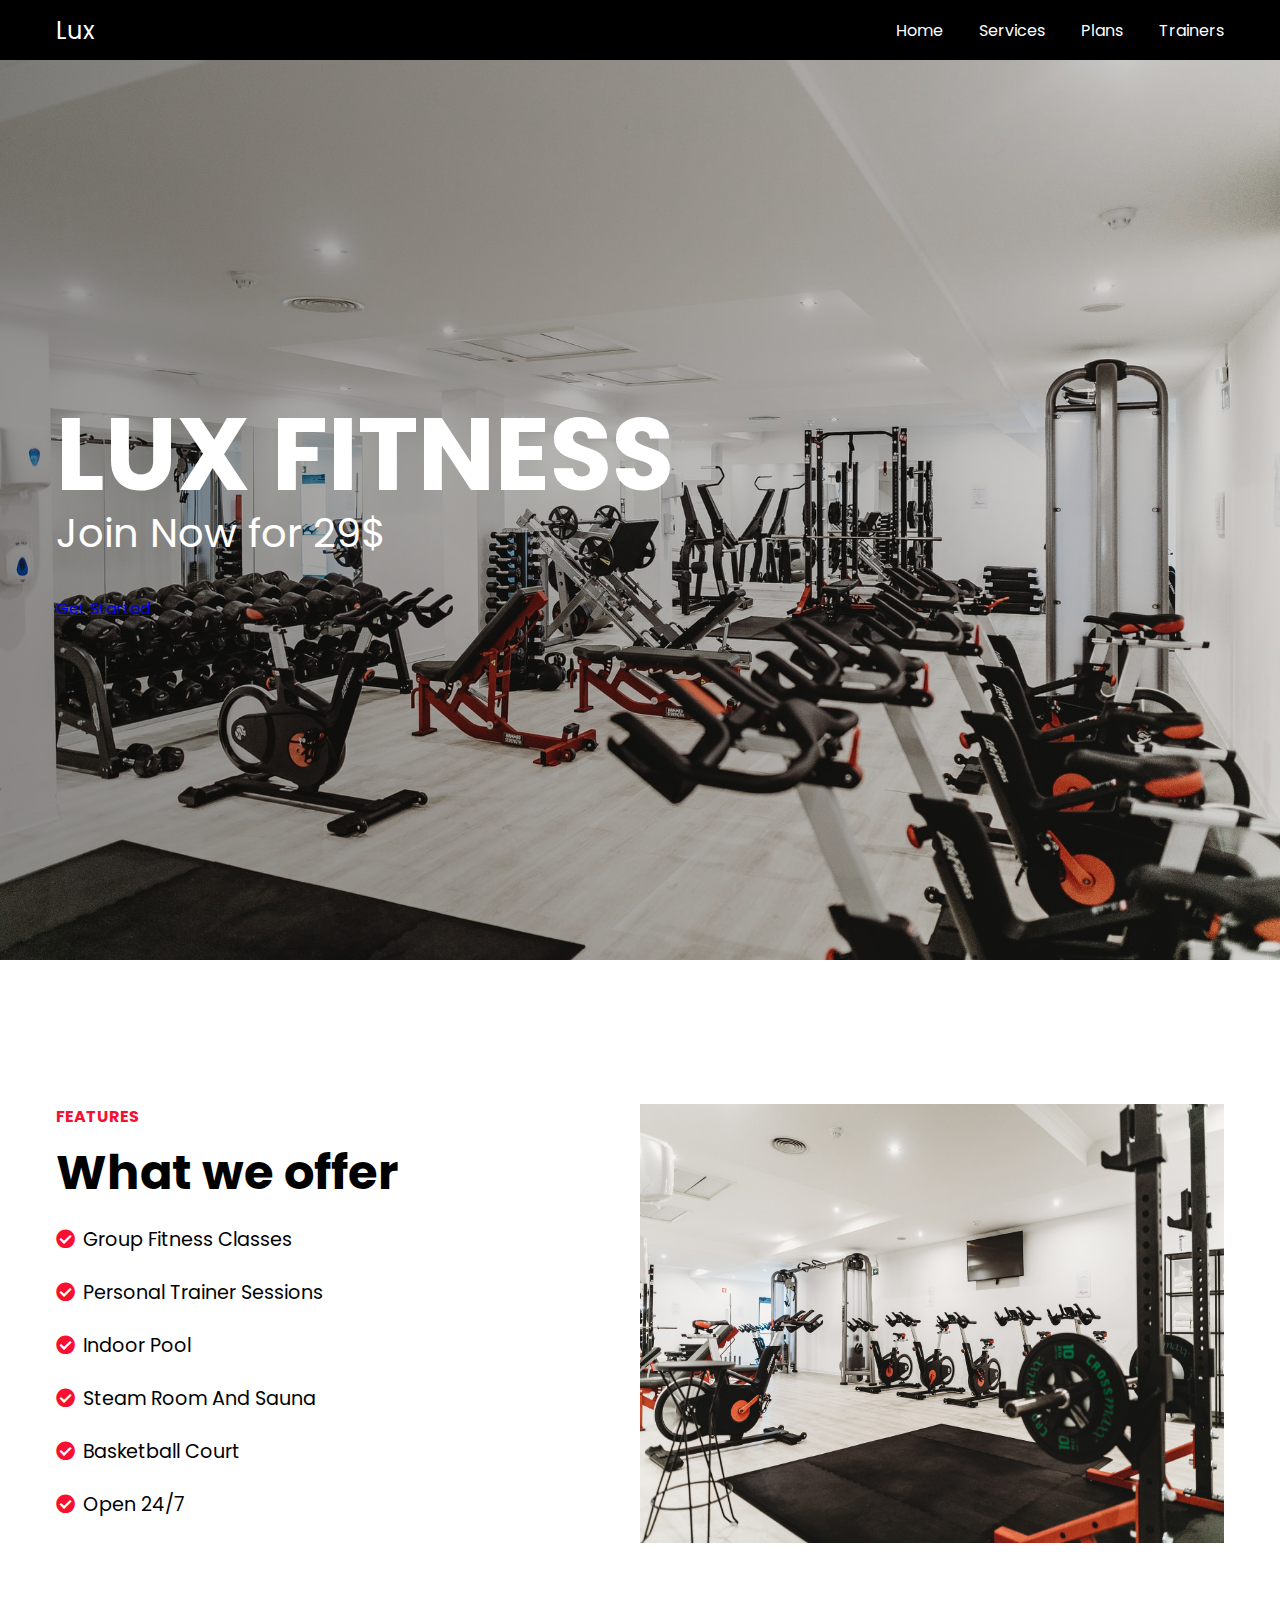
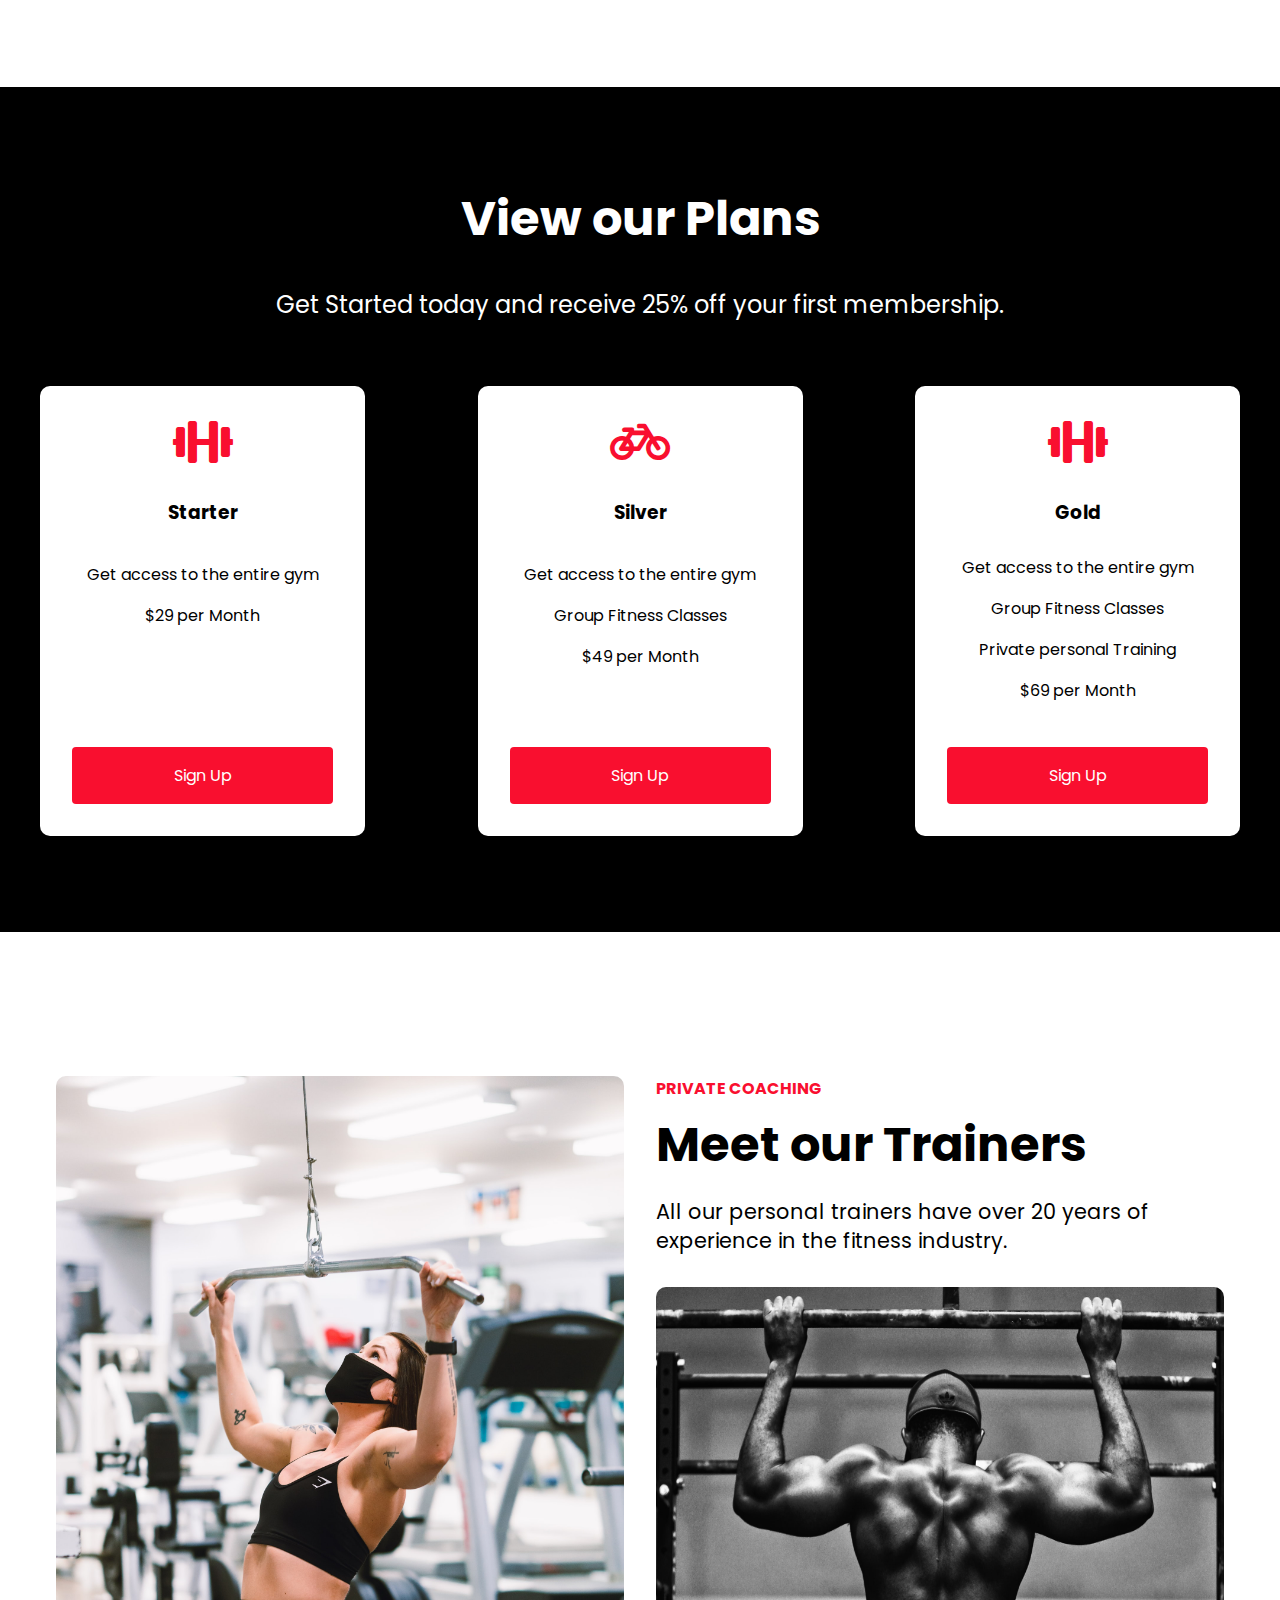
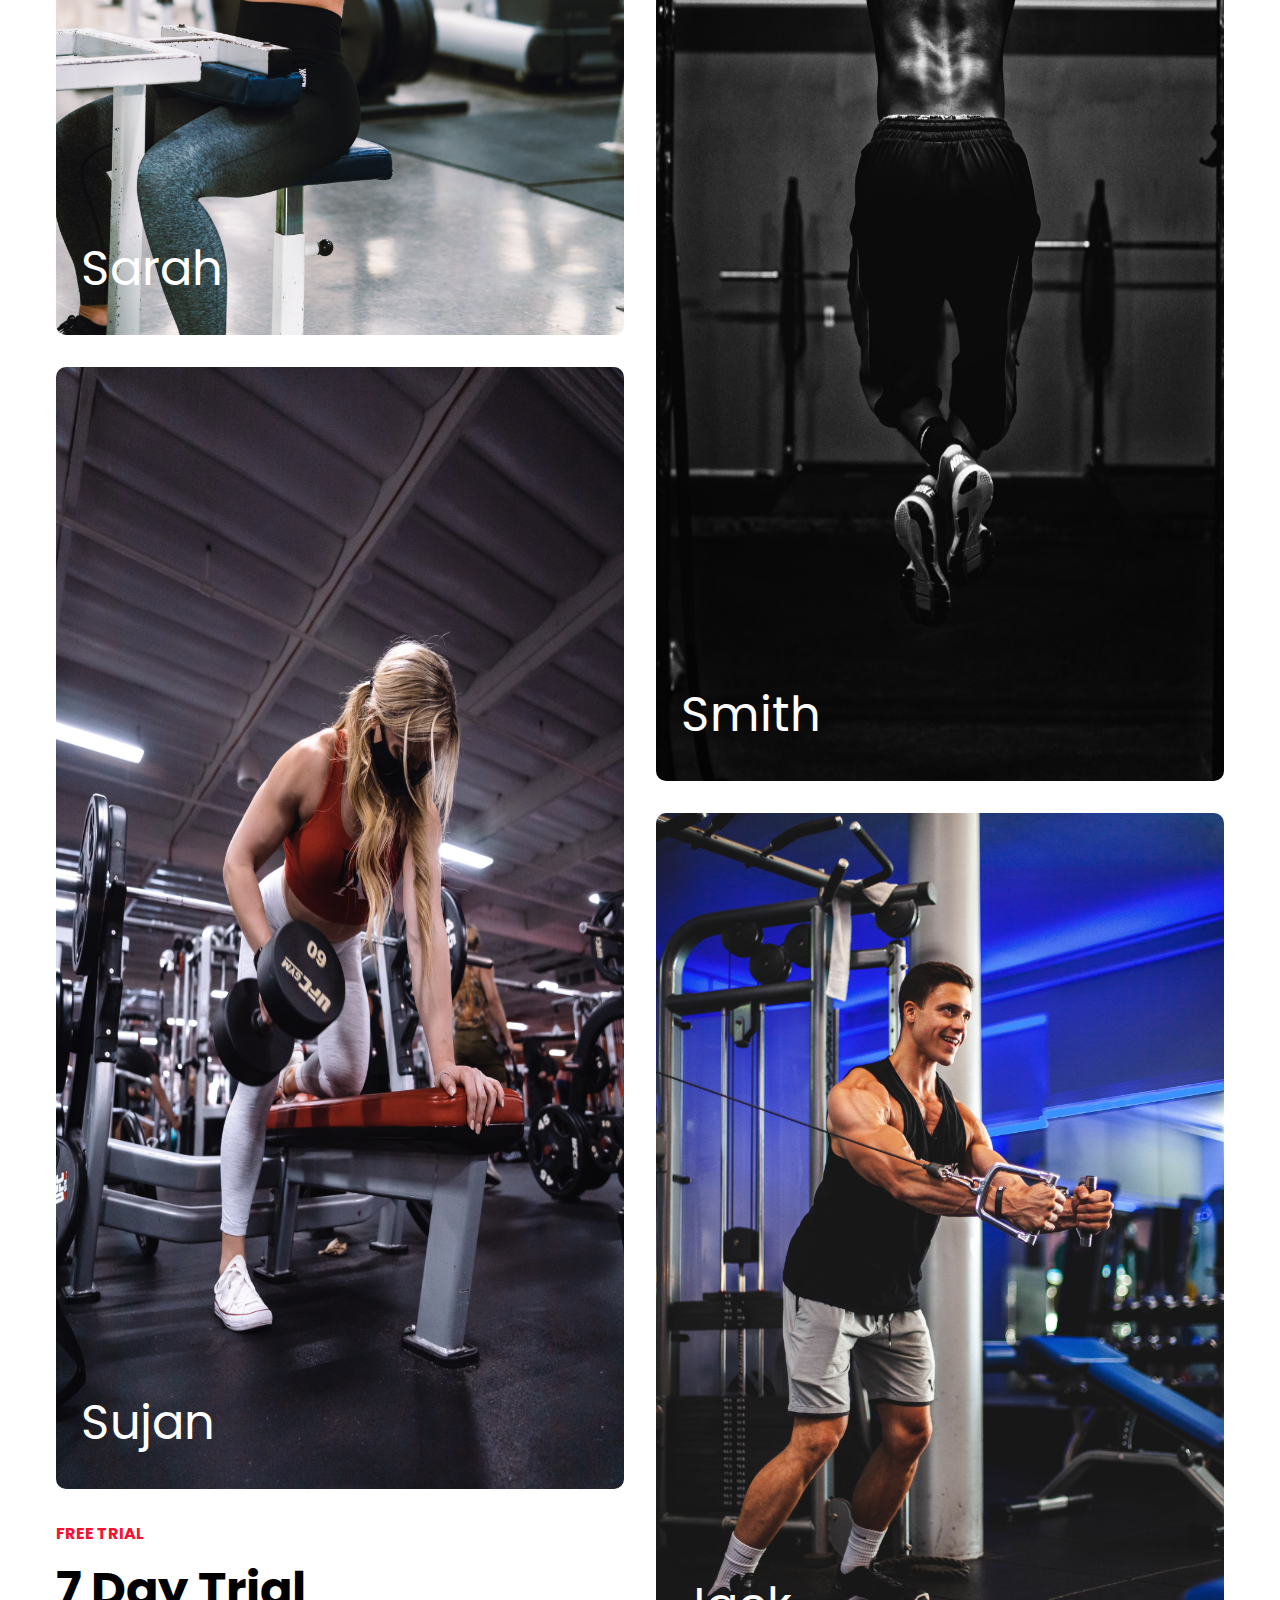
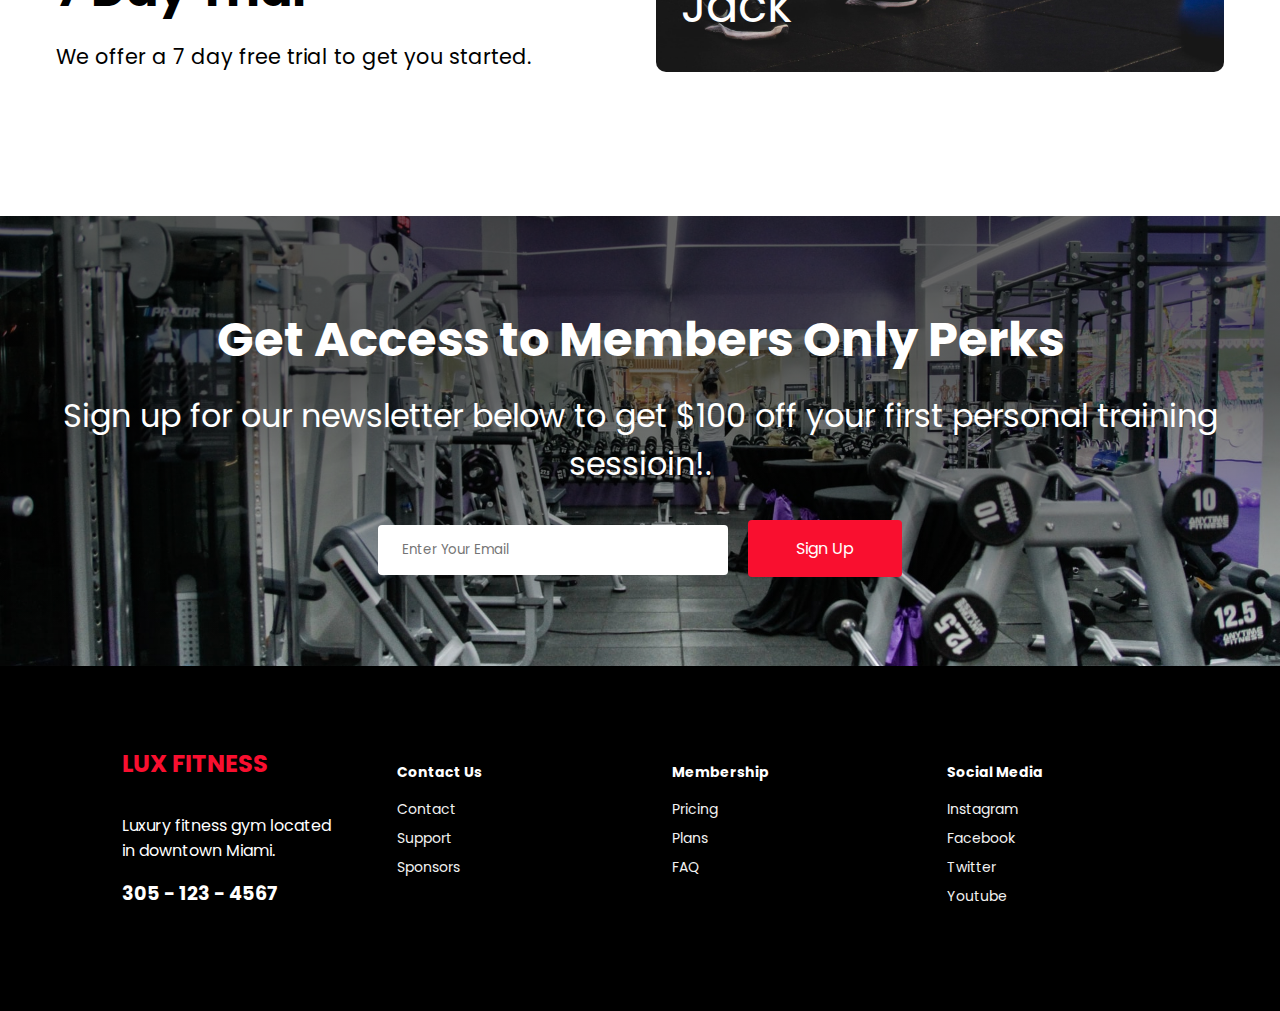
==== commit 47236eab: "fixing img displaying problem and link" ====
--- a/index.html
+++ b/index.html
@@ -17,14 +17,14 @@
 <body>
     <!-- Navbar Section  -->
     <nav class="navbar">
-        <a href="" class="navbar__logo">Lux</a>
+        <a href="/" class="navbar__logo">Lux</a>
         <div class="navbar__toggle" id="mobile-menu">
             <span class="bar"></span>
             <span class="bar"></span>
             <span class="bar"></span>
         </div>
         <div class="navbar__menu">
-            <a href="" class="navbar__link">Home</a>
+            <a href="/" class="navbar__link">Home</a>
             <a href="services.html" class="navbar__link">Services</a>
             <a href="plans.html" class="navbar__link">Plans</a>
             <a href="trainers.html" class="navbar__link">Trainers</a>
@@ -35,7 +35,7 @@
         <div class="hero__content">
             <h1>Lux Fitness</h1>
             <p>Join Now for 29$</p>
-            <a class="button." href="">Get Started</a>
+            <a class="button." href="/">Get Started</a>
         </div>
     </div>
     <!-- Services Section -->
@@ -139,19 +139,19 @@
             </div>
             <div class="team__card">
                 <p>Sarah</p>
-                <img class="team__img" src="./images/Person-1.JPG" alt="Trainer">
+                <img class="team__img" src="./images/Person-1.jpg" alt="Trainer">
             </div>
             <div class="team__card">
                 <p>Smith</p>
-                <img class="team__img" src="./images/Person-2.JPG" alt="Trainer">
+                <img class="team__img" src="./images/Person-2.jpg" alt="Trainer">
             </div>
             <div class="team__card">
                 <p>Sujan</p>
-                <img class="team__img" src="./images/Person-3.JPG" alt="Trainer">
+                <img class="team__img" src="./images/Person-3.jpg" alt="Trainer">
             </div>
             <div class="team__card">
                 <p>Jack</p>
-                <img class="team__img" src="./images/Person-4.JPG" alt="Trainer">
+                <img class="team__img" src="./images/Person-4.jpg" alt="Trainer">
             </div>
         </div>
     </div>
@@ -192,18 +192,18 @@
                 <h2 class="footer__title">
                     Membership
                 </h2>
-                <a href="" class="footer__link">Pricing</a>
-                <a href="" class="footer__link">Plans</a>
-                <a href="" class="footer__link">FAQ</a>
+                <a href="/" class="footer__link">Pricing</a>
+                <a href="/" class="footer__link">Plans</a>
+                <a href="/" class="footer__link">FAQ</a>
             </div>
             <div class="footer__links">
                 <h2 class="footer__title">
                     Social Media
                 </h2>
-                <a href="" class="footer__link">Instagram</a>
-                <a href="" class="footer__link">Facebook</a>
-                <a href="" class="footer__link">Twitter</a>
-                <a href="" class="footer__link">Youtube</a>
+                <a href="/" class="footer__link">Instagram</a>
+                <a href="/" class="footer__link">Facebook</a>
+                <a href="/" class="footer__link">Twitter</a>
+                <a href="/" class="footer__link">Youtube</a>
             </div>
         </div>
     </div>
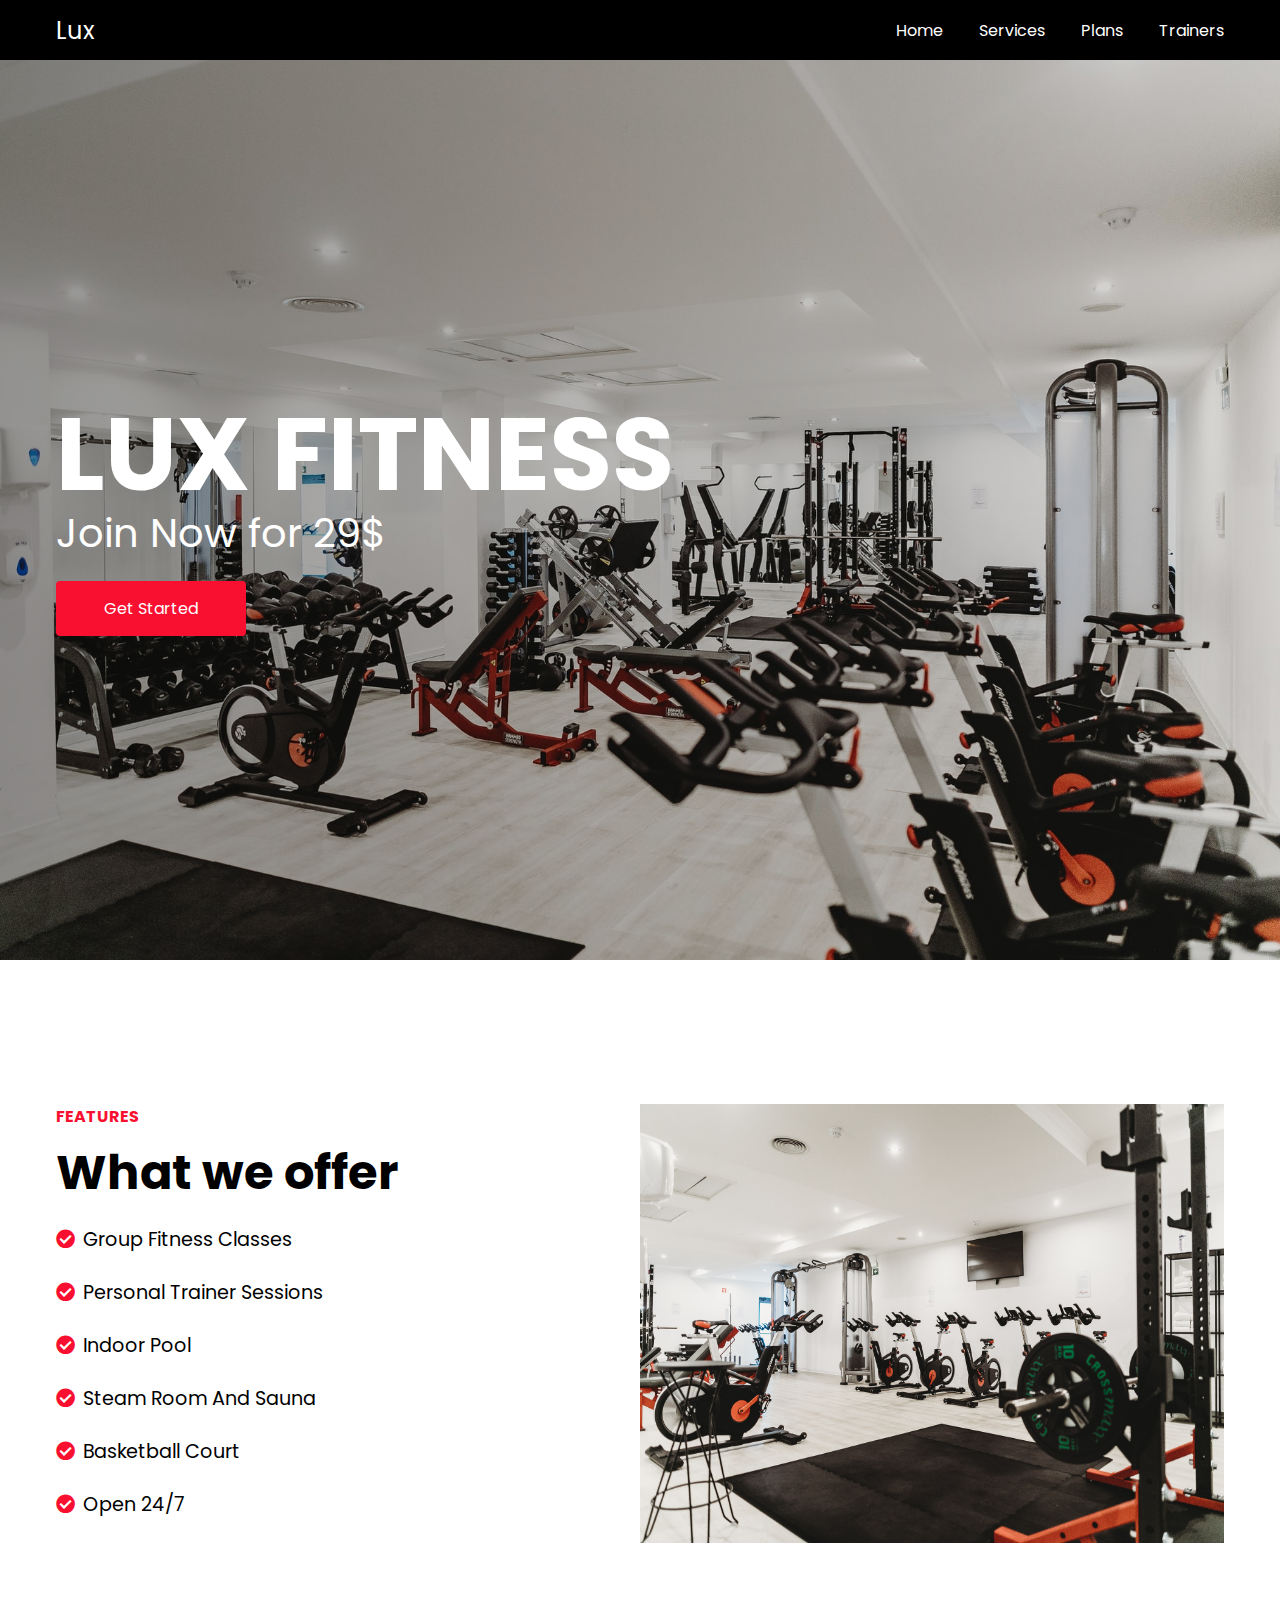
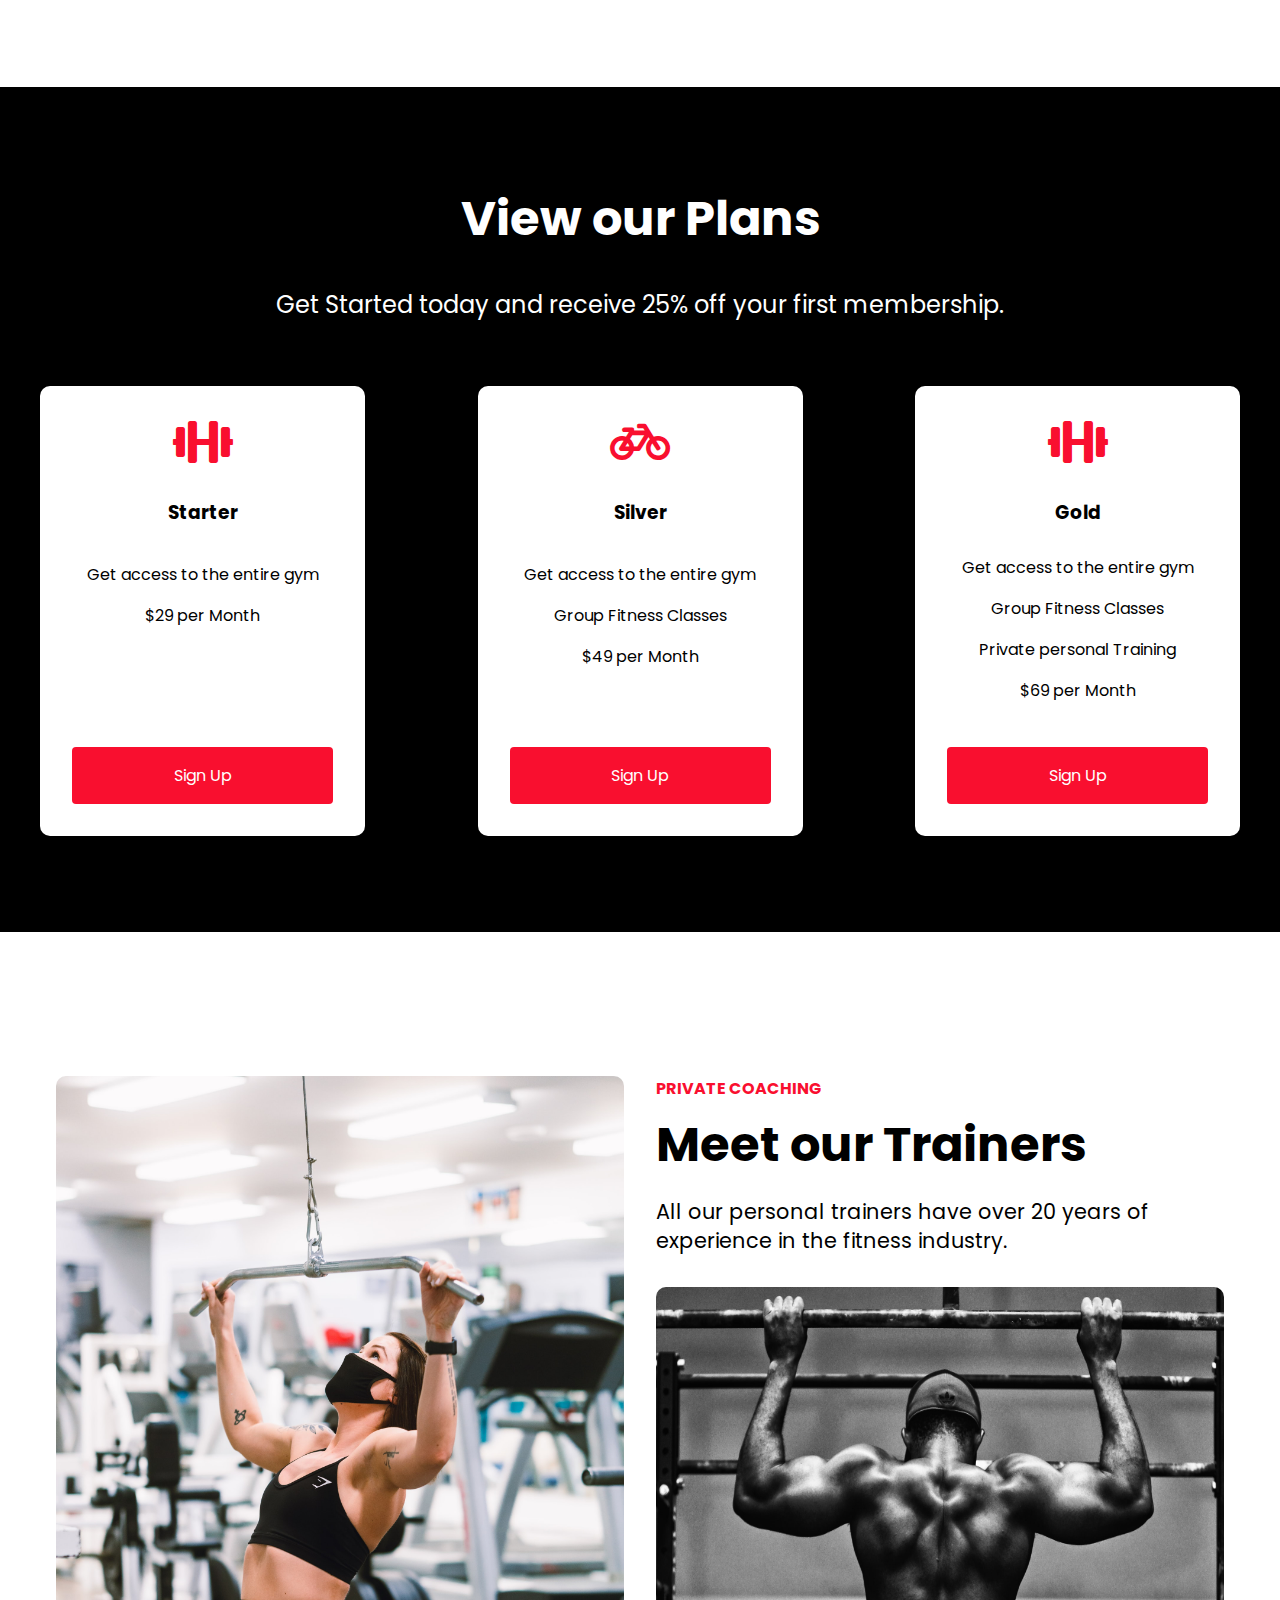
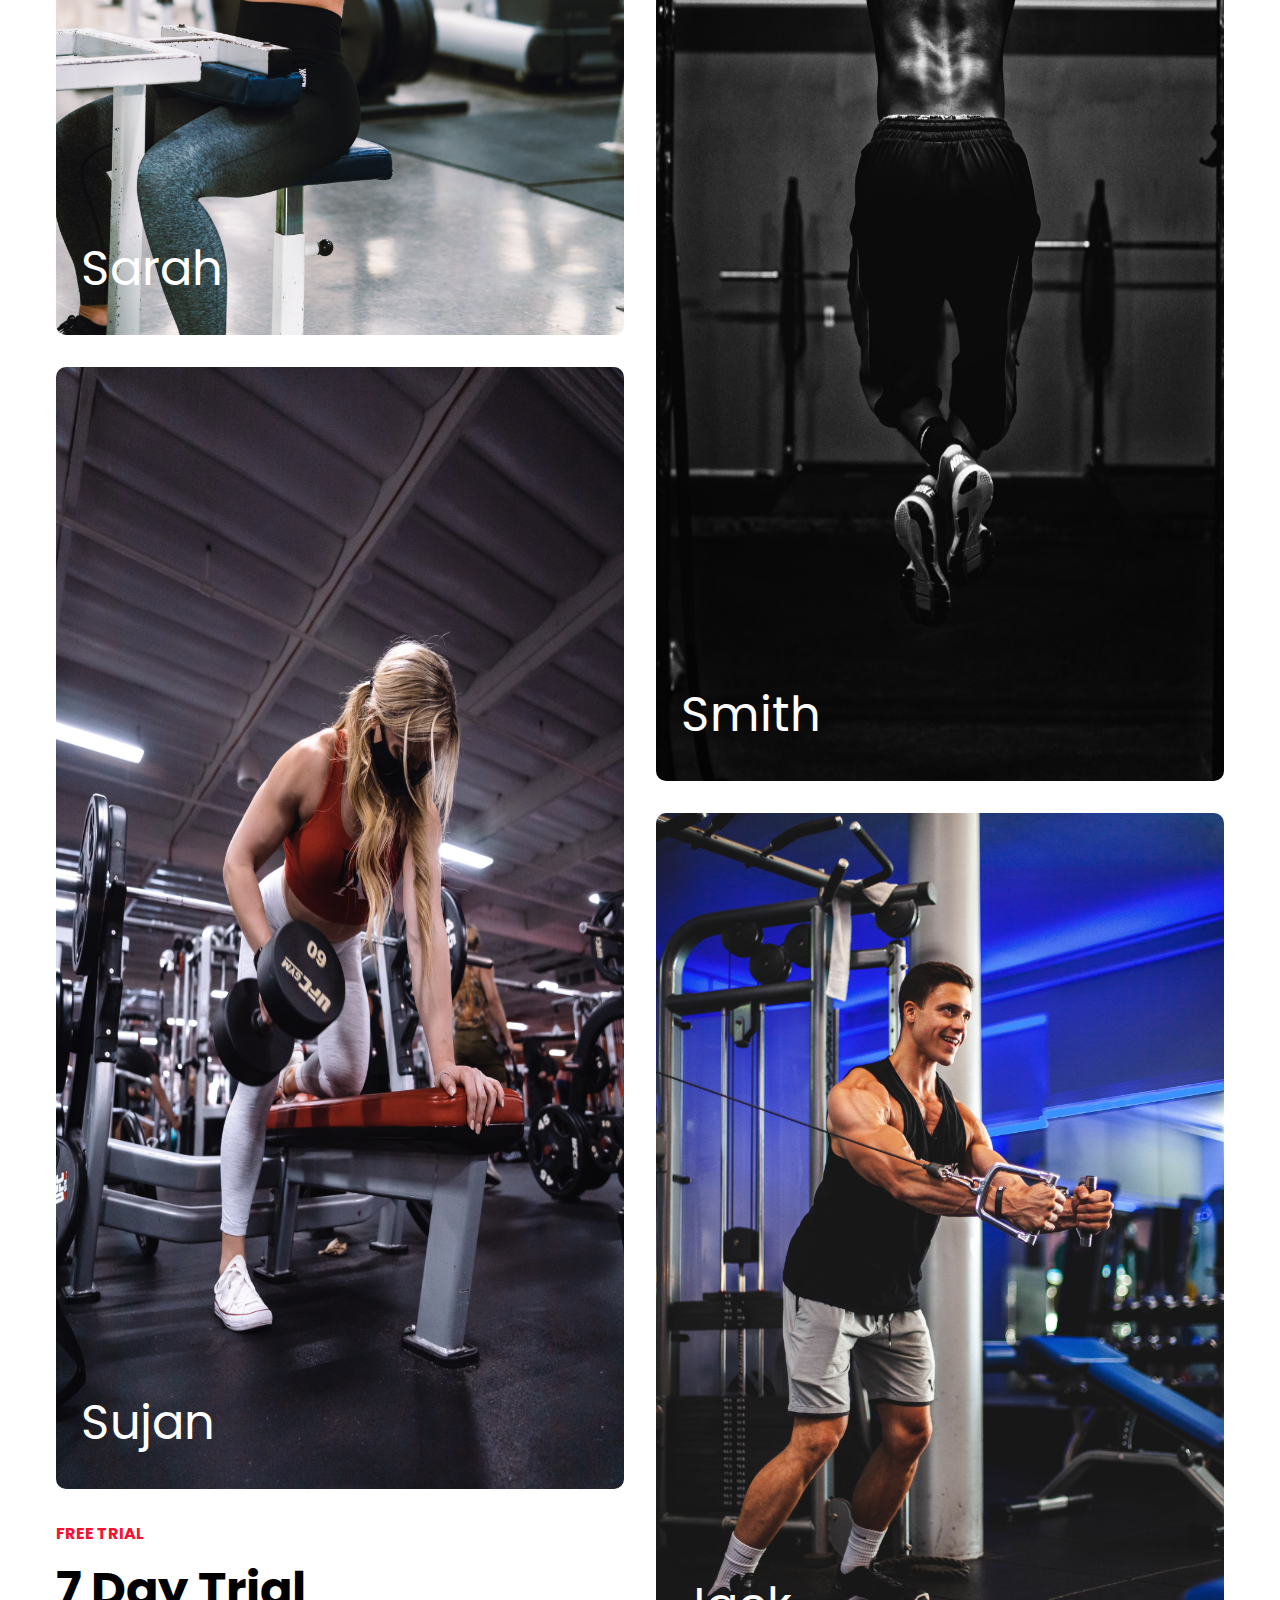
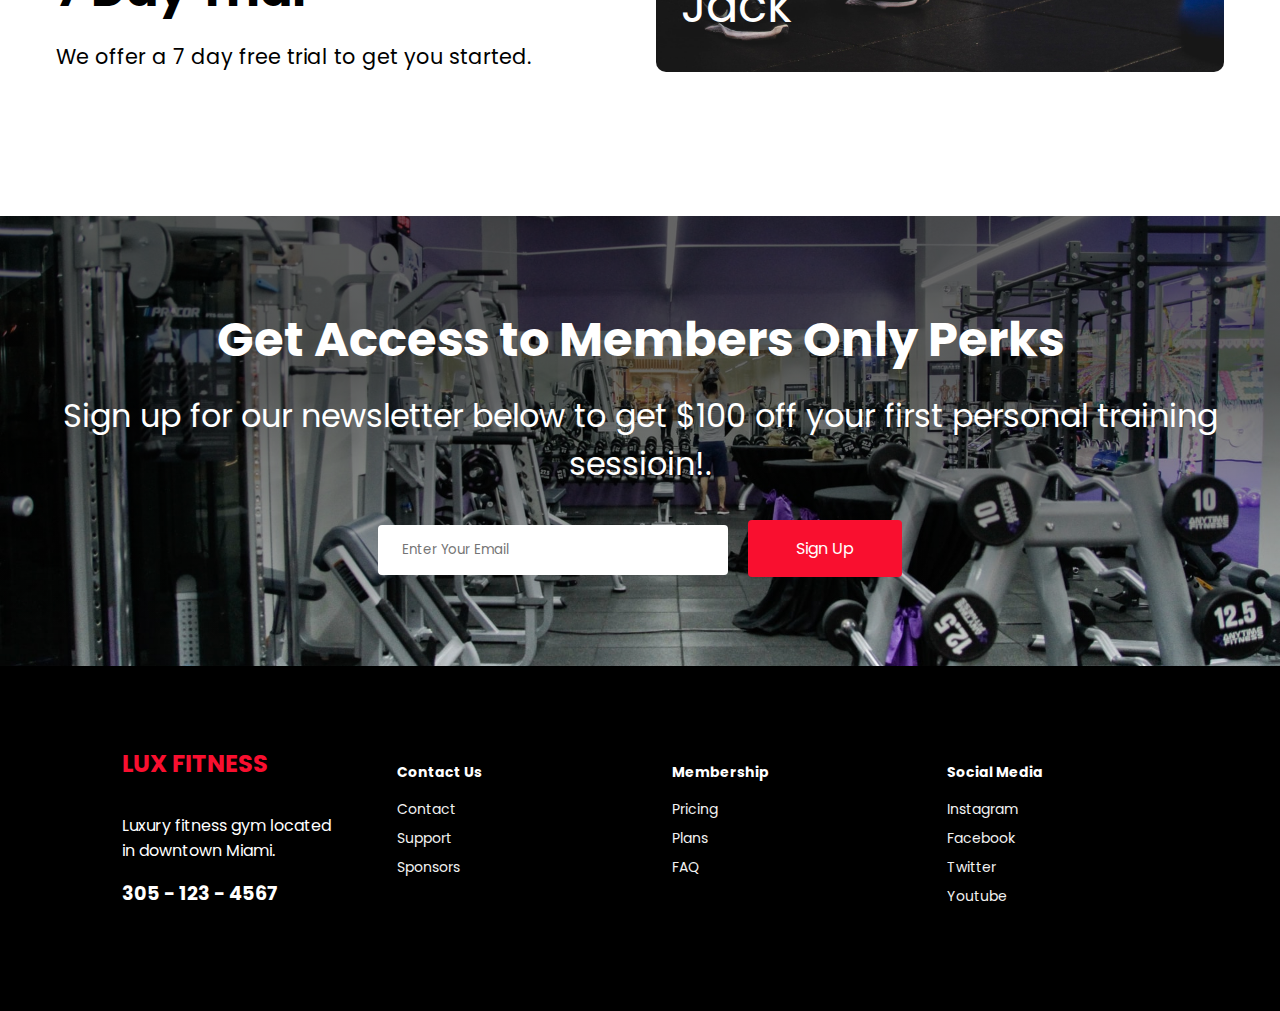
==== commit f4f3a2a8: "fixing" ====
--- a/index.html
+++ b/index.html
@@ -35,7 +35,7 @@
         <div class="hero__content">
             <h1>Lux Fitness</h1>
             <p>Join Now for 29$</p>
-            <a class="button." href="/">Get Started</a>
+            <a class="button" href="/">Get Started</a>
         </div>
     </div>
     <!-- Services Section -->
